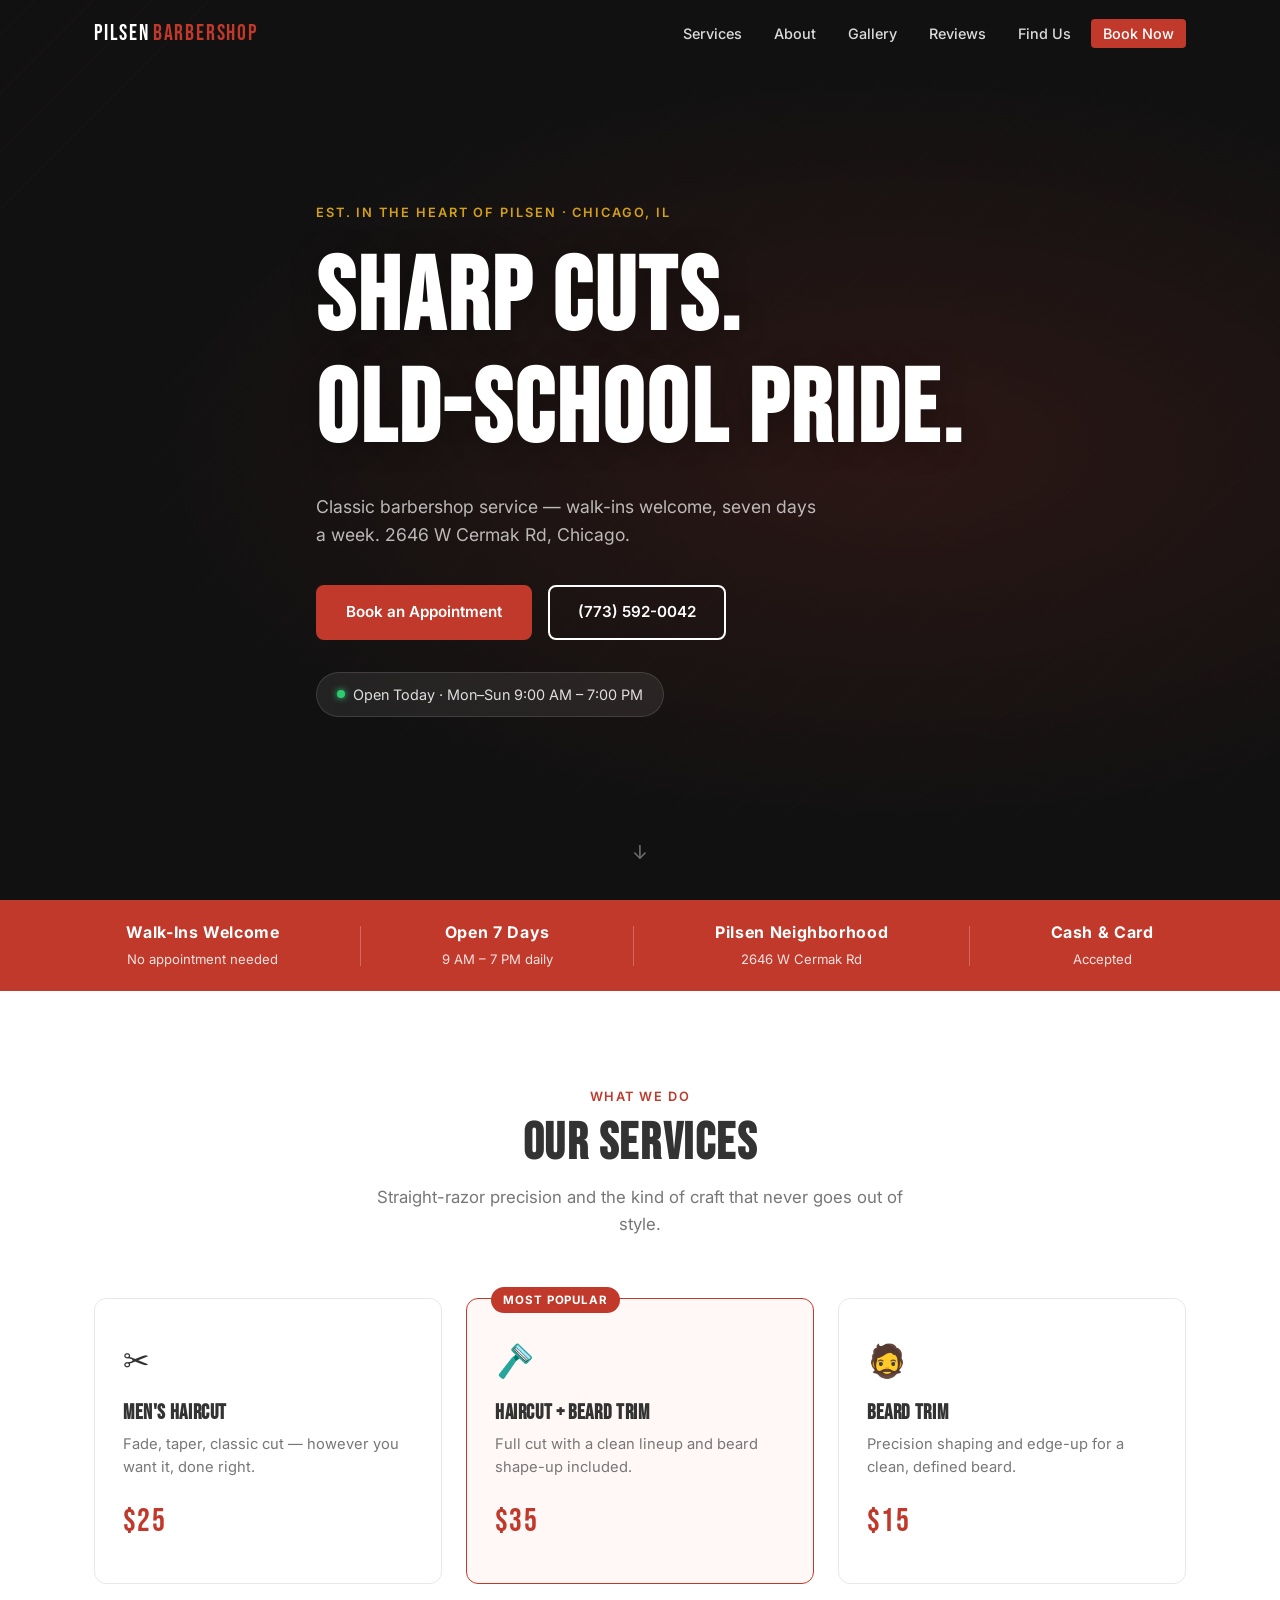
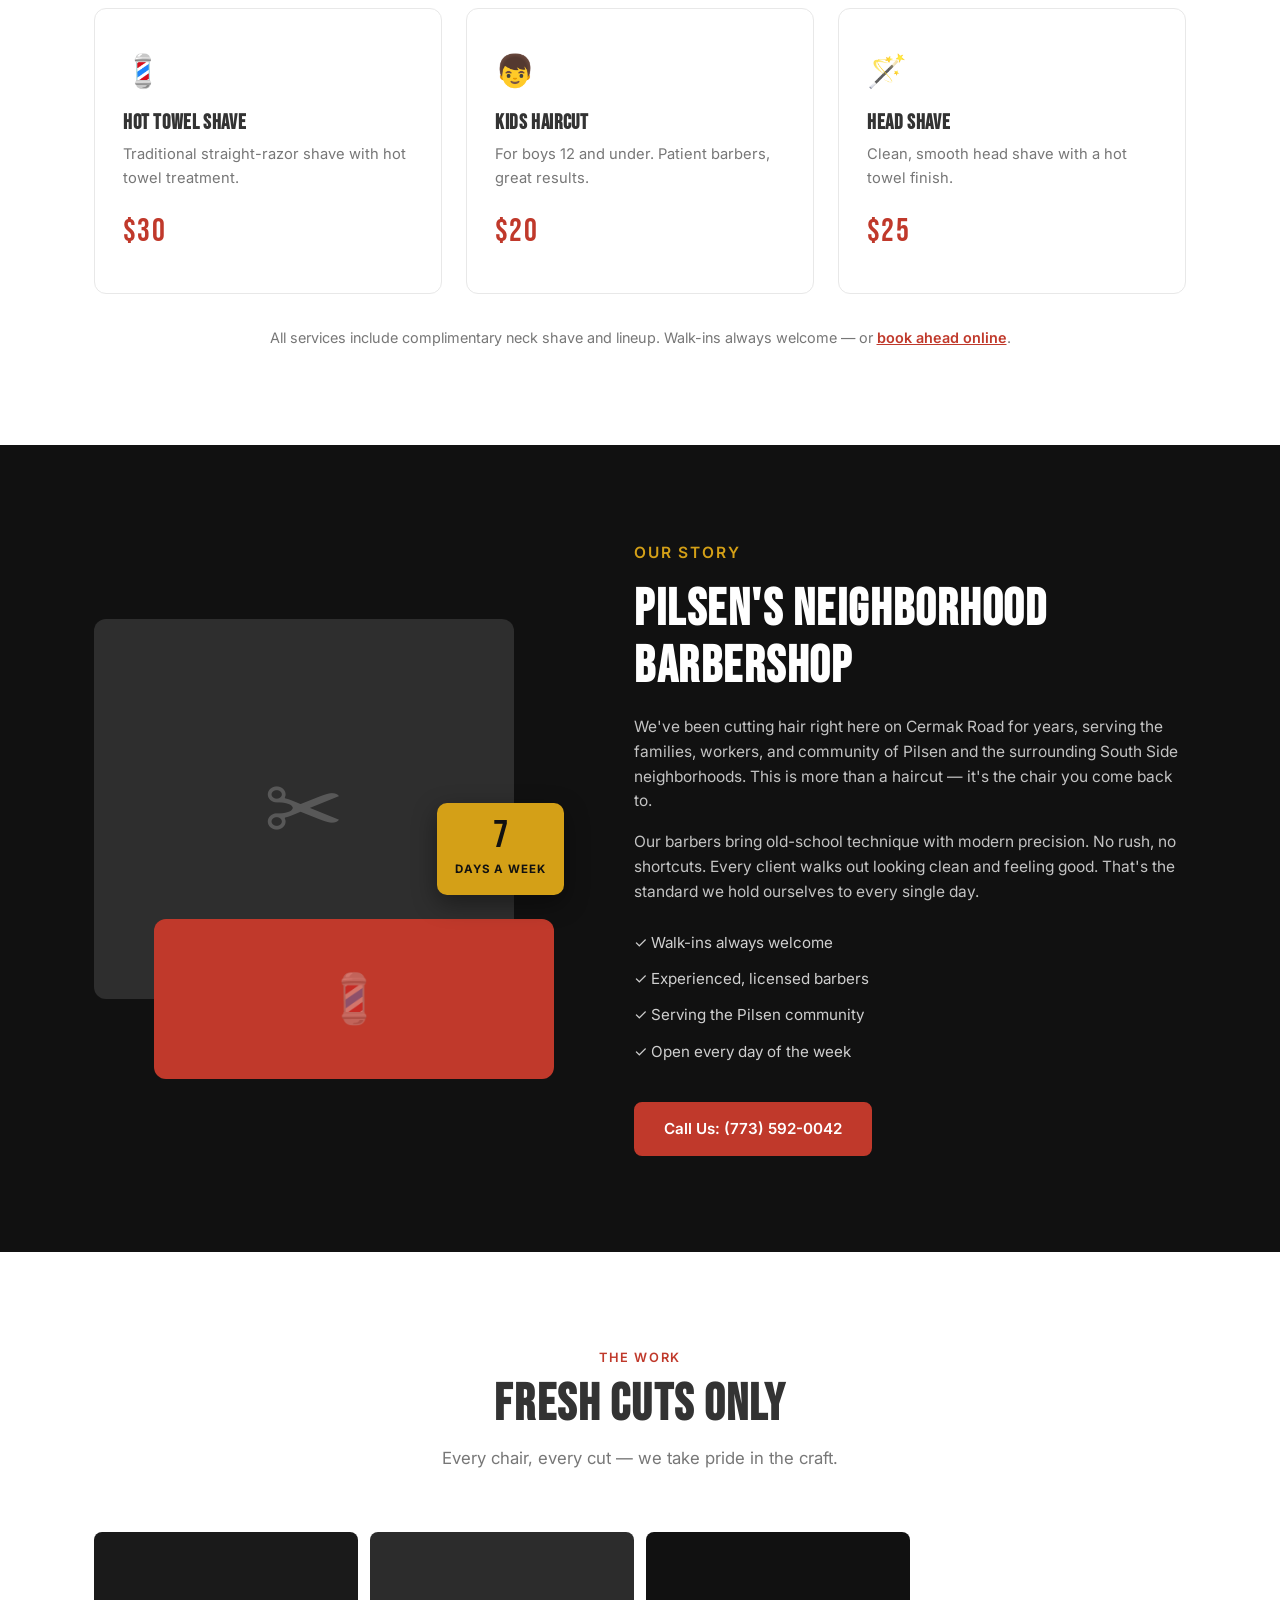
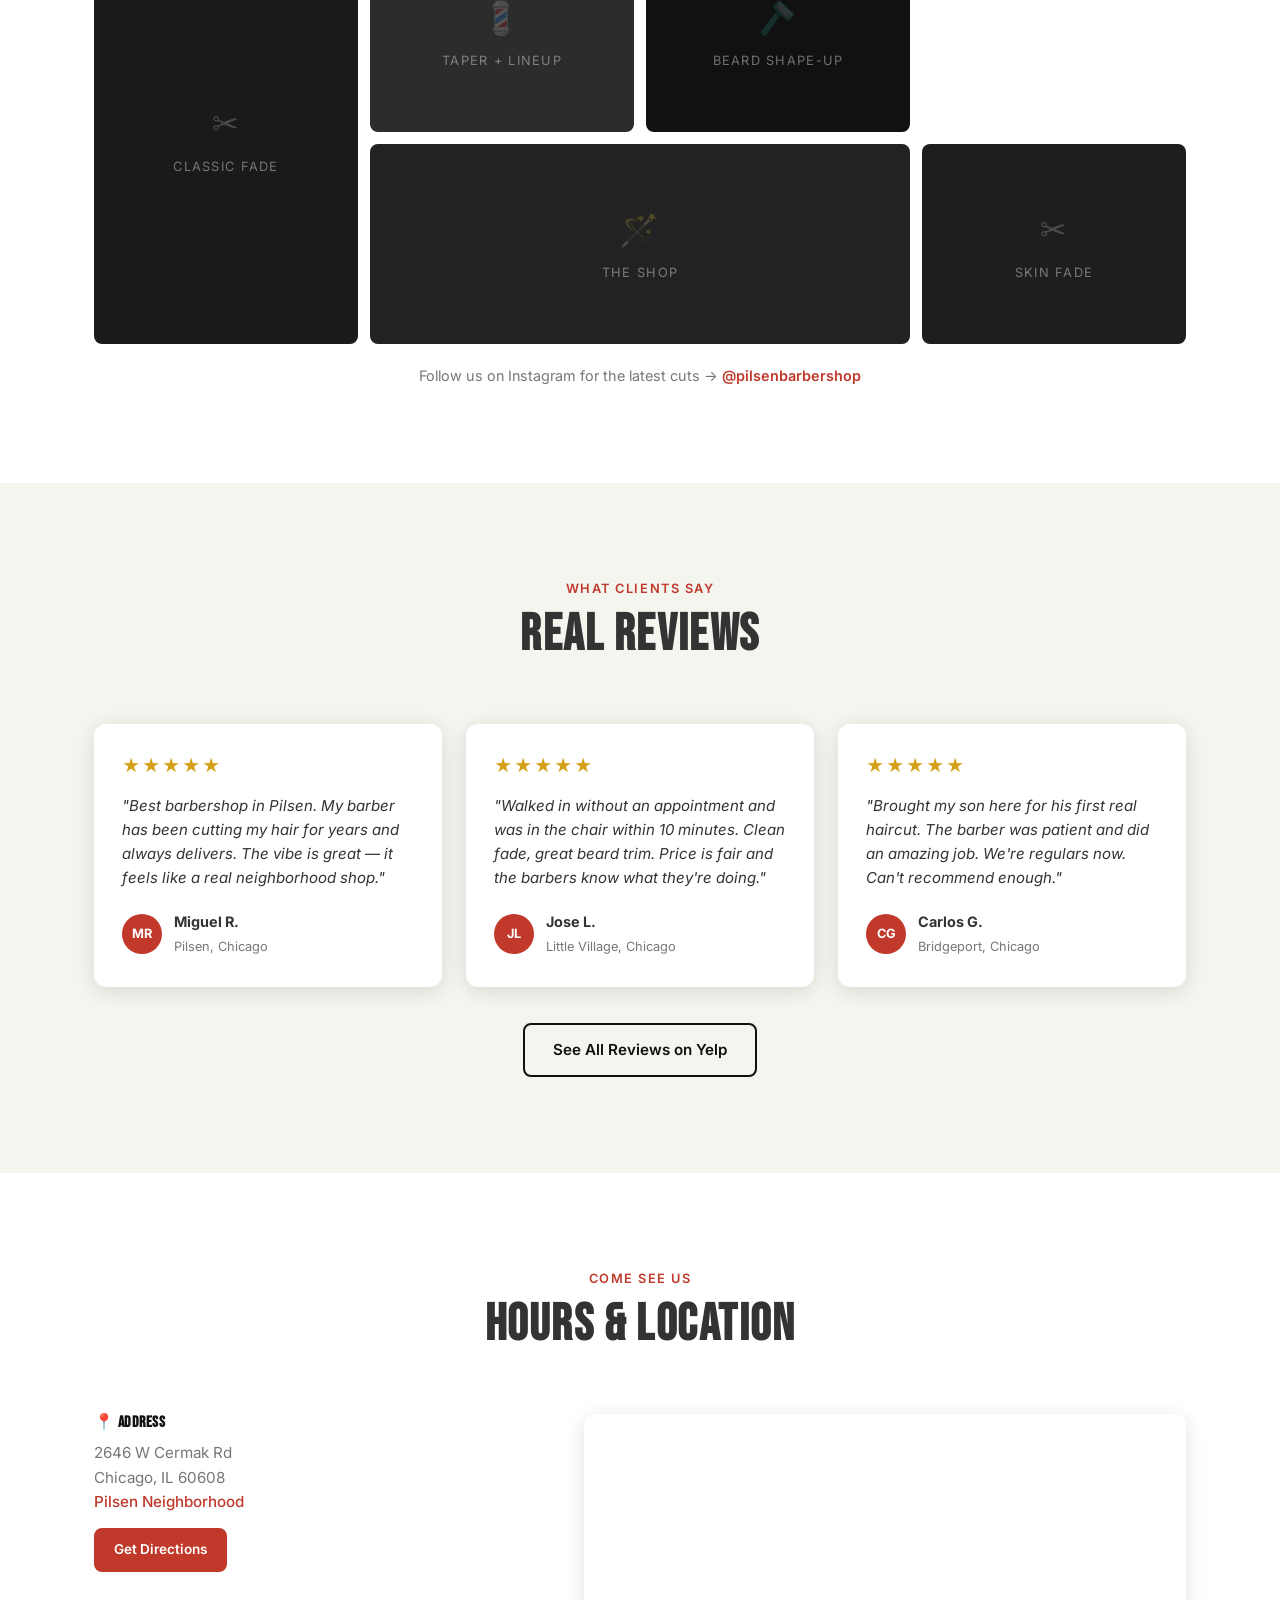
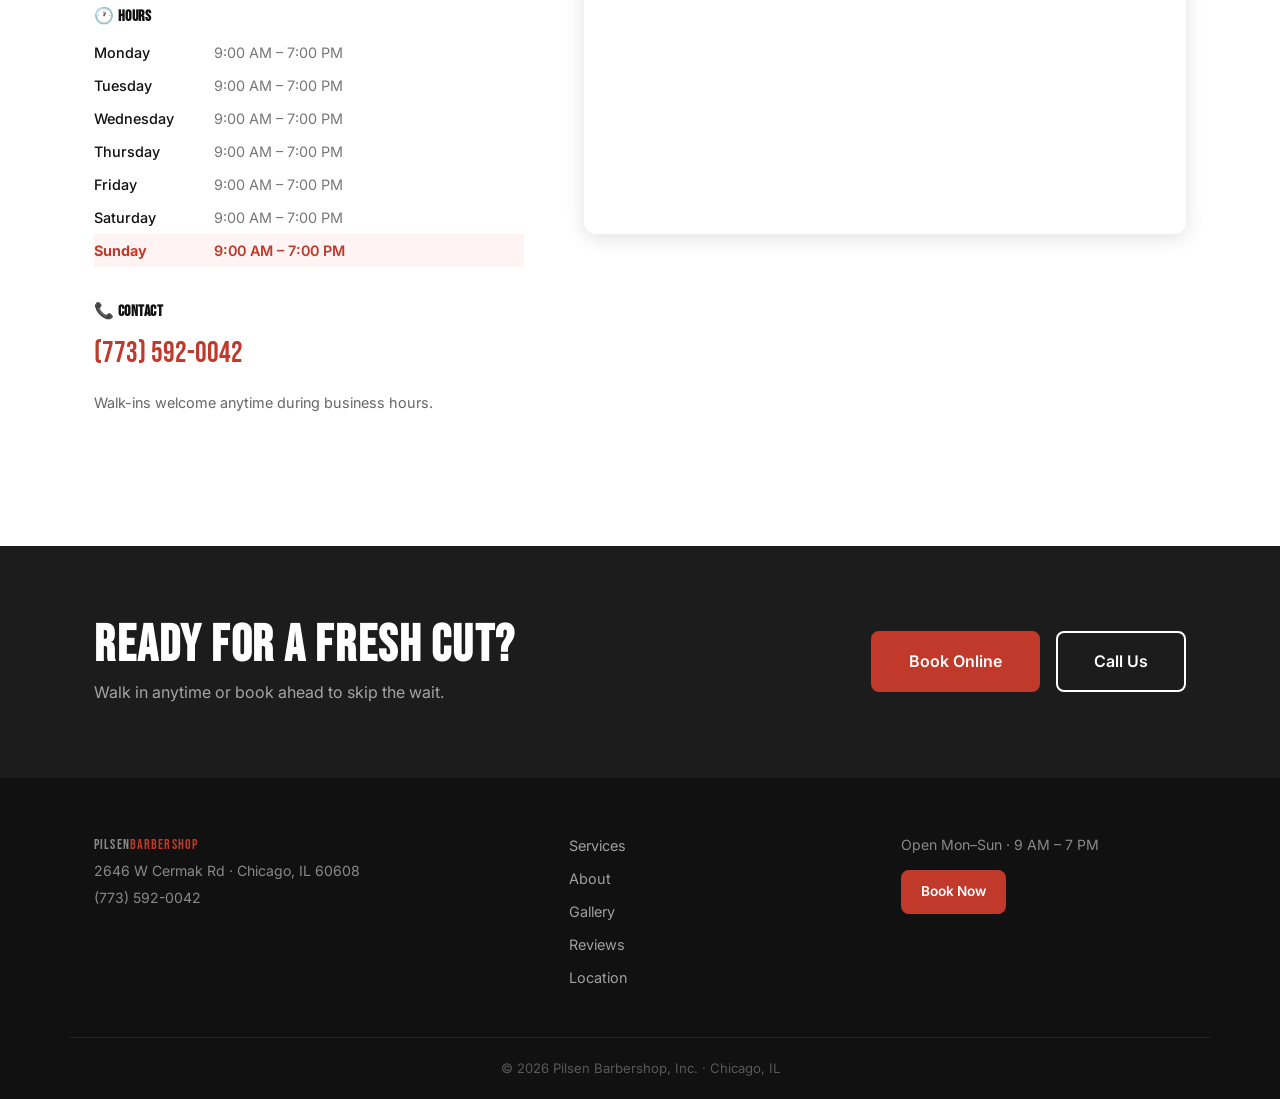
==== index.html @ 42d9d94a "Deploy Pilsen Barbershop website to GitHub Pages" ====
<!DOCTYPE html>
<html lang="en">
<head>
  <meta charset="UTF-8" />
  <meta name="viewport" content="width=device-width, initial-scale=1.0" />
  <meta name="description" content="Pilsen Barbershop — Classic cuts, hot shaves, and old-school service in the heart of Pilsen, Chicago. Open 7 days a week." />
  <title>Pilsen Barbershop | Classic Cuts in Chicago's Pilsen Neighborhood</title>
  <link rel="preconnect" href="https://fonts.googleapis.com" />
  <link href="https://fonts.googleapis.com/css2?family=Bebas+Neue&family=Inter:wght@400;500;600&display=swap" rel="stylesheet" />
  <link rel="stylesheet" href="style.css" />
</head>
<body>

<!-- ── NAV ──────────────────────────────────────────────────────────────── -->
<header id="header">
  <nav class="nav container">
    <a href="#" class="nav-logo">PILSEN<span>BARBERSHOP</span></a>
    <button class="nav-toggle" aria-label="Open menu" onclick="toggleMenu()">☰</button>
    <ul class="nav-links" id="navLinks">
      <li><a href="#services" onclick="closeMenu()">Services</a></li>
      <li><a href="#about"    onclick="closeMenu()">About</a></li>
      <li><a href="#gallery"  onclick="closeMenu()">Gallery</a></li>
      <li><a href="#reviews"  onclick="closeMenu()">Reviews</a></li>
      <li><a href="#contact"  onclick="closeMenu()">Find Us</a></li>
      <li><a href="https://www.fresha.com/lvp/pilsen-barbershop-inc-west-cermak-road-chicago-wXRKAo"
             target="_blank" class="btn-nav" onclick="closeMenu()">Book Now</a></li>
    </ul>
  </nav>
</header>

<!-- ── HERO ─────────────────────────────────────────────────────────────── -->
<section class="hero" id="home">
  <div class="hero-overlay"></div>
  <div class="hero-content container">
    <p class="hero-tag">Est. in the Heart of Pilsen · Chicago, IL</p>
    <h1>Sharp Cuts.<br>Old-School Pride.</h1>
    <p class="hero-sub">
      Classic barbershop service — walk-ins welcome, seven days a week.
      2646 W Cermak Rd, Chicago.
    </p>
    <div class="hero-ctas">
      <a href="https://www.fresha.com/lvp/pilsen-barbershop-inc-west-cermak-road-chicago-wXRKAo"
         target="_blank" class="btn btn-primary">Book an Appointment</a>
      <a href="tel:+17735920042" class="btn btn-outline">(773) 592-0042</a>
    </div>
    <div class="hero-hours">
      <span class="dot green"></span> Open Today · Mon–Sun 9:00 AM – 7:00 PM
    </div>
  </div>
  <div class="hero-scroll" onclick="document.getElementById('services').scrollIntoView({behavior:'smooth'})">
    <span>↓</span>
  </div>
</section>

<!-- ── STRIP ─────────────────────────────────────────────────────────────── -->
<div class="strip">
  <div class="container strip-inner">
    <div class="strip-item"><strong>Walk-Ins Welcome</strong><span>No appointment needed</span></div>
    <div class="strip-divider"></div>
    <div class="strip-item"><strong>Open 7 Days</strong><span>9 AM – 7 PM daily</span></div>
    <div class="strip-divider"></div>
    <div class="strip-item"><strong>Pilsen Neighborhood</strong><span>2646 W Cermak Rd</span></div>
    <div class="strip-divider"></div>
    <div class="strip-item"><strong>Cash &amp; Card</strong><span>Accepted</span></div>
  </div>
</div>

<!-- ── SERVICES ──────────────────────────────────────────────────────────── -->
<section class="section" id="services">
  <div class="container">
    <div class="section-header">
      <p class="section-tag">What We Do</p>
      <h2>Our Services</h2>
      <p class="section-sub">Straight-razor precision and the kind of craft that never goes out of style.</p>
    </div>

    <div class="services-grid">
      <div class="service-card">
        <div class="service-icon">✂</div>
        <h3>Men's Haircut</h3>
        <p>Fade, taper, classic cut — however you want it, done right.</p>
        <div class="service-price">$25</div>
      </div>
      <div class="service-card featured">
        <div class="service-badge">Most Popular</div>
        <div class="service-icon">🪒</div>
        <h3>Haircut + Beard Trim</h3>
        <p>Full cut with a clean lineup and beard shape-up included.</p>
        <div class="service-price">$35</div>
      </div>
      <div class="service-card">
        <div class="service-icon">🧔</div>
        <h3>Beard Trim</h3>
        <p>Precision shaping and edge-up for a clean, defined beard.</p>
        <div class="service-price">$15</div>
      </div>
      <div class="service-card">
        <div class="service-icon">💈</div>
        <h3>Hot Towel Shave</h3>
        <p>Traditional straight-razor shave with hot towel treatment.</p>
        <div class="service-price">$30</div>
      </div>
      <div class="service-card">
        <div class="service-icon">👦</div>
        <h3>Kids Haircut</h3>
        <p>For boys 12 and under. Patient barbers, great results.</p>
        <div class="service-price">$20</div>
      </div>
      <div class="service-card">
        <div class="service-icon">🪄</div>
        <h3>Head Shave</h3>
        <p>Clean, smooth head shave with a hot towel finish.</p>
        <div class="service-price">$25</div>
      </div>
    </div>

    <p class="services-note">All services include complimentary neck shave and lineup. Walk-ins always welcome — or <a href="https://www.fresha.com/lvp/pilsen-barbershop-inc-west-cermak-road-chicago-wXRKAo" target="_blank">book ahead online</a>.</p>
  </div>
</section>

<!-- ── ABOUT ─────────────────────────────────────────────────────────────── -->
<section class="section section-dark" id="about">
  <div class="container about-layout">
    <div class="about-visual">
      <div class="about-img-wrap">
        <div class="about-img-block top"></div>
        <div class="about-img-block bottom"></div>
        <div class="about-badge-float">
          <span class="badge-num">7</span>
          <span class="badge-text">Days a Week</span>
        </div>
      </div>
    </div>
    <div class="about-text">
      <p class="section-tag">Our Story</p>
      <h2>Pilsen's Neighborhood Barbershop</h2>
      <p>
        We've been cutting hair right here on Cermak Road for years, serving the families,
        workers, and community of Pilsen and the surrounding South Side neighborhoods.
        This is more than a haircut — it's the chair you come back to.
      </p>
      <p>
        Our barbers bring old-school technique with modern precision. No rush, no shortcuts.
        Every client walks out looking clean and feeling good. That's the standard we hold
        ourselves to every single day.
      </p>
      <ul class="about-list">
        <li>✓ Walk-ins always welcome</li>
        <li>✓ Experienced, licensed barbers</li>
        <li>✓ Serving the Pilsen community</li>
        <li>✓ Open every day of the week</li>
      </ul>
      <a href="tel:+17735920042" class="btn btn-primary">Call Us: (773) 592-0042</a>
    </div>
  </div>
</section>

<!-- ── GALLERY ────────────────────────────────────────────────────────────── -->
<section class="section" id="gallery">
  <div class="container">
    <div class="section-header">
      <p class="section-tag">The Work</p>
      <h2>Fresh Cuts Only</h2>
      <p class="section-sub">Every chair, every cut — we take pride in the craft.</p>
    </div>
    <div class="gallery-grid">
      <div class="gallery-item g-tall" style="background-color:#1a1a1a">
        <div class="gallery-placeholder">
          <span class="gallery-icon">✂</span>
          <span>Classic Fade</span>
        </div>
      </div>
      <div class="gallery-item" style="background-color:#2c2c2c">
        <div class="gallery-placeholder">
          <span class="gallery-icon">💈</span>
          <span>Taper + Lineup</span>
        </div>
      </div>
      <div class="gallery-item" style="background-color:#111">
        <div class="gallery-placeholder">
          <span class="gallery-icon">🪒</span>
          <span>Beard Shape-Up</span>
        </div>
      </div>
      <div class="gallery-item g-wide" style="background-color:#222">
        <div class="gallery-placeholder">
          <span class="gallery-icon">🪄</span>
          <span>The Shop</span>
        </div>
      </div>
      <div class="gallery-item" style="background-color:#1e1e1e">
        <div class="gallery-placeholder">
          <span class="gallery-icon">✂</span>
          <span>Skin Fade</span>
        </div>
      </div>
    </div>
    <p class="gallery-note">Follow us on Instagram for the latest cuts →
      <a href="https://instagram.com" target="_blank">@pilsenbarbershop</a>
    </p>
  </div>
</section>

<!-- ── REVIEWS ────────────────────────────────────────────────────────────── -->
<section class="section section-accent" id="reviews">
  <div class="container">
    <div class="section-header">
      <p class="section-tag">What Clients Say</p>
      <h2>Real Reviews</h2>
    </div>
    <div class="reviews-grid">
      <div class="review-card">
        <div class="review-stars">★★★★★</div>
        <p>"Best barbershop in Pilsen. My barber has been cutting my hair for years and always
        delivers. The vibe is great — it feels like a real neighborhood shop."</p>
        <div class="review-author">
          <div class="review-avatar">MR</div>
          <div><strong>Miguel R.</strong><span>Pilsen, Chicago</span></div>
        </div>
      </div>
      <div class="review-card">
        <div class="review-stars">★★★★★</div>
        <p>"Walked in without an appointment and was in the chair within 10 minutes. Clean fade,
        great beard trim. Price is fair and the barbers know what they're doing."</p>
        <div class="review-author">
          <div class="review-avatar">JL</div>
          <div><strong>Jose L.</strong><span>Little Village, Chicago</span></div>
        </div>
      </div>
      <div class="review-card">
        <div class="review-stars">★★★★★</div>
        <p>"Brought my son here for his first real haircut. The barber was patient and did an
        amazing job. We're regulars now. Can't recommend enough."</p>
        <div class="review-author">
          <div class="review-avatar">CG</div>
          <div><strong>Carlos G.</strong><span>Bridgeport, Chicago</span></div>
        </div>
      </div>
    </div>
    <div class="review-cta">
      <a href="https://www.yelp.com/biz/pilsen-barbershop-inc-chicago" target="_blank" class="btn btn-outline-dark">See All Reviews on Yelp</a>
    </div>
  </div>
</section>

<!-- ── CONTACT ────────────────────────────────────────────────────────────── -->
<section class="section" id="contact">
  <div class="container">
    <div class="section-header">
      <p class="section-tag">Come See Us</p>
      <h2>Hours &amp; Location</h2>
    </div>
    <div class="contact-layout">
      <div class="contact-info">
        <div class="info-block">
          <h3>📍 Address</h3>
          <p>2646 W Cermak Rd<br>Chicago, IL 60608<br><em>Pilsen Neighborhood</em></p>
          <a href="https://maps.google.com/?q=2646+W+Cermak+Rd+Chicago+IL+60608" target="_blank" class="btn btn-sm btn-primary">Get Directions</a>
        </div>
        <div class="info-block">
          <h3>🕐 Hours</h3>
          <table class="hours-table">
            <tr><td>Monday</td><td>9:00 AM – 7:00 PM</td></tr>
            <tr><td>Tuesday</td><td>9:00 AM – 7:00 PM</td></tr>
            <tr><td>Wednesday</td><td>9:00 AM – 7:00 PM</td></tr>
            <tr><td>Thursday</td><td>9:00 AM – 7:00 PM</td></tr>
            <tr><td>Friday</td><td>9:00 AM – 7:00 PM</td></tr>
            <tr><td>Saturday</td><td>9:00 AM – 7:00 PM</td></tr>
            <tr><td>Sunday</td><td>9:00 AM – 7:00 PM</td></tr>
          </table>
        </div>
        <div class="info-block">
          <h3>📞 Contact</h3>
          <p><a href="tel:+17735920042" class="contact-phone">(773) 592-0042</a></p>
          <p style="color:#666;font-size:.9rem">Walk-ins welcome anytime during business hours.</p>
        </div>
      </div>
      <div class="contact-map">
        <iframe
          src="https://www.google.com/maps/embed?pb=!1m18!1m12!1m3!1d2972.0!2d-87.6924!3d41.8494!2m3!1f0!2f0!3f0!3m2!1i1024!2i768!4f13.1!3m3!1m2!1s0x880e2ce0f0c0c0c1%3A0x1!2s2646+W+Cermak+Rd%2C+Chicago%2C+IL+60608!5e0!3m2!1sen!2sus!4v1620000000000!5m2!1sen!2sus"
          width="100%" height="100%" style="border:0;" allowfullscreen="" loading="lazy"
          referrerpolicy="no-referrer-when-downgrade" title="Pilsen Barbershop location map">
        </iframe>
      </div>
    </div>
  </div>
</section>

<!-- ── BOOKING CTA ────────────────────────────────────────────────────────── -->
<section class="booking-cta">
  <div class="container booking-cta-inner">
    <div>
      <h2>Ready for a Fresh Cut?</h2>
      <p>Walk in anytime or book ahead to skip the wait.</p>
    </div>
    <div class="booking-cta-actions">
      <a href="https://www.fresha.com/lvp/pilsen-barbershop-inc-west-cermak-road-chicago-wXRKAo"
         target="_blank" class="btn btn-primary btn-lg">Book Online</a>
      <a href="tel:+17735920042" class="btn btn-outline btn-lg">Call Us</a>
    </div>
  </div>
</section>

<!-- ── FOOTER ─────────────────────────────────────────────────────────────── -->
<footer class="footer">
  <div class="container footer-inner">
    <div class="footer-brand">
      <p class="footer-logo">PILSEN<span>BARBERSHOP</span></p>
      <p>2646 W Cermak Rd · Chicago, IL 60608</p>
      <p>(773) 592-0042</p>
    </div>
    <div class="footer-links">
      <a href="#services">Services</a>
      <a href="#about">About</a>
      <a href="#gallery">Gallery</a>
      <a href="#reviews">Reviews</a>
      <a href="#contact">Location</a>
    </div>
    <div class="footer-social">
      <p>Open Mon–Sun · 9 AM – 7 PM</p>
      <a href="https://www.fresha.com/lvp/pilsen-barbershop-inc-west-cermak-road-chicago-wXRKAo"
         target="_blank" class="btn btn-sm btn-primary">Book Now</a>
    </div>
  </div>
  <div class="footer-bottom">
    <p>© 2026 Pilsen Barbershop, Inc. · Chicago, IL</p>
  </div>
</footer>

<script src="script.js"></script>
</body>
</html>
---- style.css ----
/* ── RESET & BASE ─────────────────────────────────────────────────────────── */
*, *::before, *::after { box-sizing: border-box; margin: 0; padding: 0; }

:root {
  --red:    #c0392b;
  --red-dk: #a93226;
  --gold:   #d4a017;
  --dark:   #111111;
  --dark2:  #1c1c1c;
  --mid:    #2e2e2e;
  --light:  #f5f5f0;
  --white:  #ffffff;
  --text:   #333333;
  --muted:  #777777;
  --font-display: 'Bebas Neue', sans-serif;
  --font-body:    'Inter', system-ui, sans-serif;
  --radius: 8px;
  --shadow: 0 4px 20px rgba(0,0,0,.12);
}

html { scroll-behavior: smooth; }
body { font-family: var(--font-body); color: var(--text); background: var(--white); line-height: 1.6; }

.container { max-width: 1140px; margin: 0 auto; padding: 0 24px; }

img { max-width: 100%; display: block; }
a   { color: inherit; text-decoration: none; }

h1, h2, h3 { font-family: var(--font-display); letter-spacing: .03em; line-height: 1.1; }
h1 { font-size: clamp(3rem, 8vw, 6.5rem); }
h2 { font-size: clamp(2rem, 5vw, 3.2rem); }
h3 { font-size: 1.4rem; }

.section-tag {
  font-size: .8rem; font-weight: 600; letter-spacing: .12em;
  text-transform: uppercase; color: var(--red); margin-bottom: 8px;
}
.section-sub { color: var(--muted); font-size: 1.05rem; max-width: 560px; margin: 12px auto 0; }

.btn {
  display: inline-flex; align-items: center; justify-content: center;
  padding: 13px 28px; border-radius: var(--radius);
  font-family: var(--font-body); font-weight: 600; font-size: .95rem;
  cursor: pointer; transition: all .2s; border: 2px solid transparent;
  white-space: nowrap;
}
.btn-primary  { background: var(--red); color: var(--white); border-color: var(--red); }
.btn-primary:hover { background: var(--red-dk); border-color: var(--red-dk); transform: translateY(-1px); }
.btn-outline  { background: transparent; color: var(--white); border-color: var(--white); }
.btn-outline:hover { background: var(--white); color: var(--dark); }
.btn-outline-dark { background: transparent; color: var(--dark); border-color: var(--dark); }
.btn-outline-dark:hover { background: var(--dark); color: var(--white); }
.btn-lg { padding: 16px 36px; font-size: 1rem; }
.btn-sm { padding: 9px 18px; font-size: .85rem; }
.btn-nav {
  background: var(--red); color: var(--white) !important;
  padding: 9px 20px; border-radius: var(--radius); font-size: .9rem;
  font-weight: 600;
}
.btn-nav:hover { background: var(--red-dk); }

#header {
  position: fixed; top: 0; left: 0; right: 0; z-index: 100;
  background: transparent; transition: background .3s, box-shadow .3s;
}
#header.scrolled {
  background: var(--dark);
  box-shadow: 0 2px 20px rgba(0,0,0,.3);
}
.nav {
  display: flex; align-items: center; justify-content: space-between;
  height: 68px;
}
.nav-logo {
  font-family: var(--font-display); font-size: 1.4rem; letter-spacing: .08em;
  color: var(--white);
}
.nav-logo span { color: var(--red); margin-left: 3px; }

.nav-links {
  list-style: none; display: flex; align-items: center; gap: 8px;
}
.nav-links a {
  color: rgba(255,255,255,.85); font-size: .9rem; font-weight: 500;
  padding: 6px 12px; border-radius: 4px; transition: color .2s;
}
.nav-links a:hover { color: var(--white); }

.nav-toggle {
  display: none; background: none; border: none; color: var(--white);
  font-size: 1.6rem; cursor: pointer; padding: 4px;
}

.hero {
  position: relative; min-height: 100vh;
  display: flex; align-items: center;
  background: var(--dark);
  overflow: hidden;
}
.hero::before {
  content: '';
  position: absolute; inset: 0;
  background:
    repeating-linear-gradient(
      -45deg,
      transparent,
      transparent 40px,
      rgba(192,57,43,.04) 40px,
      rgba(192,57,43,.04) 41px
    );
}
.hero-overlay {
  position: absolute; inset: 0;
  background: radial-gradient(ellipse at 70% 50%, rgba(192,57,43,.15) 0%, transparent 60%);
}
.hero-content {
  position: relative; z-index: 2;
  padding-top: 100px; padding-bottom: 80px;
}
.hero-tag {
  font-size: .8rem; letter-spacing: .15em; text-transform: uppercase;
  color: var(--gold); margin-bottom: 20px; font-weight: 600;
}
.hero h1 { color: var(--white); margin-bottom: 24px; }
.hero h1 { text-shadow: 0 2px 30px rgba(0,0,0,.3); }
.hero-sub { color: rgba(255,255,255,.7); font-size: 1.1rem; max-width: 500px; margin-bottom: 36px; }
.hero-ctas { display: flex; gap: 16px; flex-wrap: wrap; margin-bottom: 32px; }
.hero-hours {
  display: inline-flex; align-items: center; gap: 8px;
  background: rgba(255,255,255,.08); backdrop-filter: blur(8px);
  padding: 10px 20px; border-radius: 50px;
  color: rgba(255,255,255,.85); font-size: .9rem;
  border: 1px solid rgba(255,255,255,.12);
}
.dot { width: 8px; height: 8px; border-radius: 50%; display: inline-block; }
.dot.green { background: #2ecc71; box-shadow: 0 0 6px #2ecc71; animation: pulse 2s infinite; }
@keyframes pulse { 0%,100%{opacity:1} 50%{opacity:.5} }

.hero-scroll {
  position: absolute; bottom: 32px; left: 50%; transform: translateX(-50%);
  color: rgba(255,255,255,.4); font-size: 1.2rem; cursor: pointer;
  animation: bounce 2s infinite;
}
@keyframes bounce { 0%,100%{transform:translateX(-50%) translateY(0)} 50%{transform:translateX(-50%) translateY(6px)} }

.strip { background: var(--red); padding: 20px 0; }
.strip-inner {
  display: flex; align-items: center; justify-content: space-around;
  flex-wrap: wrap; gap: 16px;
}
.strip-item { text-align: center; color: var(--white); }
.strip-item strong { display: block; font-size: 1rem; letter-spacing: .04em; }
.strip-item span { font-size: .82rem; opacity: .85; }
.strip-divider { width: 1px; height: 40px; background: rgba(255,255,255,.25); }

.section { padding: 96px 0; }
.section-dark { background: var(--dark); color: var(--white); }
.section-dark .section-tag { color: var(--gold); }
.section-accent { background: var(--light); }
.section-header { text-align: center; margin-bottom: 60px; }

.services-grid {
  display: grid;
  grid-template-columns: repeat(auto-fit, minmax(280px, 1fr));
  gap: 24px;
  margin-bottom: 32px;
}
.service-card {
  border: 1px solid #e8e8e8; border-radius: 12px;
  padding: 36px 28px; position: relative;
  transition: box-shadow .2s, transform .2s;
  background: var(--white);
}
.service-card:hover { box-shadow: var(--shadow); transform: translateY(-3px); }
.service-card.featured { border-color: var(--red); background: #fff8f7; }
.service-badge {
  position: absolute; top: -12px; left: 24px;
  background: var(--red); color: var(--white);
  font-size: .72rem; font-weight: 700; letter-spacing: .08em;
  text-transform: uppercase; padding: 4px 12px; border-radius: 20px;
}
.service-icon { font-size: 2rem; margin-bottom: 16px; }
.service-card h3 { margin-bottom: 8px; font-size: 1.3rem; }
.service-card p { color: var(--muted); font-size: .92rem; }
.service-price {
  font-family: var(--font-display); font-size: 2rem; color: var(--red);
  margin-top: 16px; letter-spacing: .04em;
}
.services-note { text-align: center; color: var(--muted); font-size: .9rem; }
.services-note a { color: var(--red); font-weight: 600; text-decoration: underline; }

.about-layout {
  display: grid; grid-template-columns: 1fr 1.2fr; gap: 80px; align-items: center;
}
.about-img-wrap { position: relative; height: 460px; }
.about-img-block { position: absolute; border-radius: 12px; }
.about-img-block.top {
  top: 0; left: 0; right: 40px; bottom: 80px;
  background: var(--mid);
  display: flex; align-items: center; justify-content: center;
}
.about-img-block.top::after { content: '✂'; opacity: .2; font-size: 6rem; }
.about-img-block.bottom {
  bottom: 0; right: 0; left: 60px; top: 300px;
  background: var(--red);
  display: flex; align-items: center; justify-content: center;
}
.about-img-block.bottom::after { content: '💈'; opacity: .3; font-size: 3rem; }
.about-badge-float {
  position: absolute; top: 40%; right: -10px;
  background: var(--gold); border-radius: 10px;
  padding: 14px 18px; text-align: center;
  box-shadow: 0 8px 24px rgba(0,0,0,.4); z-index: 2;
}
.badge-num { display: block; font-family: var(--font-display); font-size: 2.4rem; color: var(--dark); line-height: 1; }
.badge-text { font-size: .72rem; font-weight: 700; text-transform: uppercase; letter-spacing: .08em; color: var(--dark); }

.about-text p { color: rgba(255,255,255,.75); margin-bottom: 16px; font-size: .97rem; }
.about-text h2 { color: var(--white); margin-bottom: 20px; }
.about-list { list-style: none; margin: 20px 0 32px; }
.about-list li { color: rgba(255,255,255,.8); padding: 6px 0; font-size: .95rem; }

.gallery-grid {
  display: grid;
  grid-template-columns: repeat(4, 1fr);
  grid-template-rows: 200px 200px;
  gap: 12px; margin-bottom: 20px;
}
.gallery-item {
  border-radius: 8px; overflow: hidden;
  display: flex; align-items: center; justify-content: center;
  transition: transform .2s, box-shadow .2s; cursor: pointer;
}
.gallery-item:hover { transform: scale(1.02); box-shadow: var(--shadow); }
.gallery-item.g-tall { grid-row: span 2; }
.gallery-item.g-wide { grid-column: span 2; }
.gallery-placeholder {
  display: flex; flex-direction: column; align-items: center; gap: 8px;
  color: rgba(255,255,255,.4); font-size: .8rem; text-transform: uppercase; letter-spacing: .1em;
}
.gallery-icon { font-size: 2rem; opacity: .5; }
.gallery-note { text-align: center; color: var(--muted); font-size: .9rem; }
.gallery-note a { color: var(--red); font-weight: 600; }

.reviews-grid {
  display: grid; grid-template-columns: repeat(auto-fit, minmax(300px, 1fr));
  gap: 24px; margin-bottom: 36px;
}
.review-card {
  background: var(--white); border-radius: 12px; padding: 28px;
  box-shadow: var(--shadow);
}
.review-stars { color: var(--gold); font-size: 1.1rem; margin-bottom: 14px; letter-spacing: 2px; }
.review-card p { color: var(--text); font-size: .94rem; margin-bottom: 20px; font-style: italic; }
.review-author { display: flex; align-items: center; gap: 12px; }
.review-avatar {
  width: 40px; height: 40px; border-radius: 50%;
  background: var(--red); color: var(--white);
  display: flex; align-items: center; justify-content: center;
  font-weight: 700; font-size: .8rem;
}
.review-author strong { display: block; font-size: .9rem; }
.review-author span { font-size: .8rem; color: var(--muted); }
.review-cta { text-align: center; }

.contact-layout {
  display: grid; grid-template-columns: 1fr 1.4fr; gap: 60px; align-items: start;
}
.info-block { margin-bottom: 36px; }
.info-block h3 { font-size: 1rem; margin-bottom: 10px; color: var(--dark); }
.info-block p { color: var(--muted); font-size: .95rem; margin-bottom: 14px; }
.info-block em { color: var(--red); font-style: normal; font-weight: 500; }
.hours-table { width: 100%; border-collapse: collapse; font-size: .9rem; }
.hours-table td { padding: 5px 0; color: var(--muted); }
.hours-table td:first-child { font-weight: 500; color: var(--dark); width: 120px; }
.contact-phone { font-family: var(--font-display); font-size: 1.8rem; color: var(--red); }
.contact-map { height: 420px; border-radius: 12px; overflow: hidden; box-shadow: var(--shadow); }

.booking-cta { background: var(--dark2); padding: 72px 0; }
.booking-cta-inner {
  display: flex; align-items: center; justify-content: space-between;
  gap: 32px; flex-wrap: wrap;
}
.booking-cta h2 { color: var(--white); }
.booking-cta p  { color: rgba(255,255,255,.6); margin-top: 6px; }
.booking-cta-actions { display: flex; gap: 16px; flex-wrap: wrap; }

.footer { background: var(--dark); padding: 56px 0 0; }
.footer-inner {
  display: grid; grid-template-columns: 1.5fr 1fr 1fr;
  gap: 48px; padding-bottom: 48px;
  border-bottom: 1px solid rgba(255,255,255,.08);
}
.footer-logo {
  font-family: var(--font-display); font-size: 1.6rem; color: var(--white);
  letter-spacing: .08em; margin-bottom: 12px;
}
.footer-logo span { color: var(--red); }
.footer-brand p { color: rgba(255,255,255,.5); font-size: .88rem; margin-bottom: 4px; }
.footer-links { display: flex; flex-direction: column; gap: 10px; }
.footer-links a { color: rgba(255,255,255,.6); font-size: .9rem; transition: color .2s; }
.footer-links a:hover { color: var(--white); }
.footer-social p { color: rgba(255,255,255,.5); font-size: .88rem; margin-bottom: 14px; }
.footer-bottom {
  text-align: center; padding: 20px;
  color: rgba(255,255,255,.3); font-size: .82rem;
}

@media (max-width: 900px) {
  .about-layout { grid-template-columns: 1fr; }
  .about-visual { display: none; }
  .contact-layout { grid-template-columns: 1fr; }
  .contact-map { height: 300px; }
  .footer-inner { grid-template-columns: 1fr 1fr; }
  .gallery-grid { grid-template-columns: 1fr 1fr; grid-template-rows: auto; }
  .gallery-item.g-tall { grid-row: span 1; }
  .gallery-item.g-wide { grid-column: span 2; }
}

@media (max-width: 640px) {
  .nav-toggle { display: block; }
  .nav-links {
    display: none; position: absolute; top: 68px; left: 0; right: 0;
    flex-direction: column; align-items: stretch;
    background: var(--dark); padding: 16px 24px 24px; gap: 4px;
    border-top: 1px solid rgba(255,255,255,.08);
  }
  .nav-links.open { display: flex; }
  .nav-links a { padding: 12px 4px; border-bottom: 1px solid rgba(255,255,255,.06); }
  .btn-nav { text-align: center; margin-top: 8px; }
  .strip-divider { display: none; }
  .strip-inner { justify-content: center; gap: 24px; }
  .hero-ctas { flex-direction: column; }
  .hero-ctas .btn { width: 100%; justify-content: center; }
  .booking-cta-inner { flex-direction: column; text-align: center; }
  .booking-cta-actions { justify-content: center; }
  .footer-inner { grid-template-columns: 1fr; gap: 32px; }
  .gallery-grid { grid-template-columns: 1fr; }
  .gallery-item.g-wide { grid-column: span 1; }
  .gallery-item { height: 160px; }
}
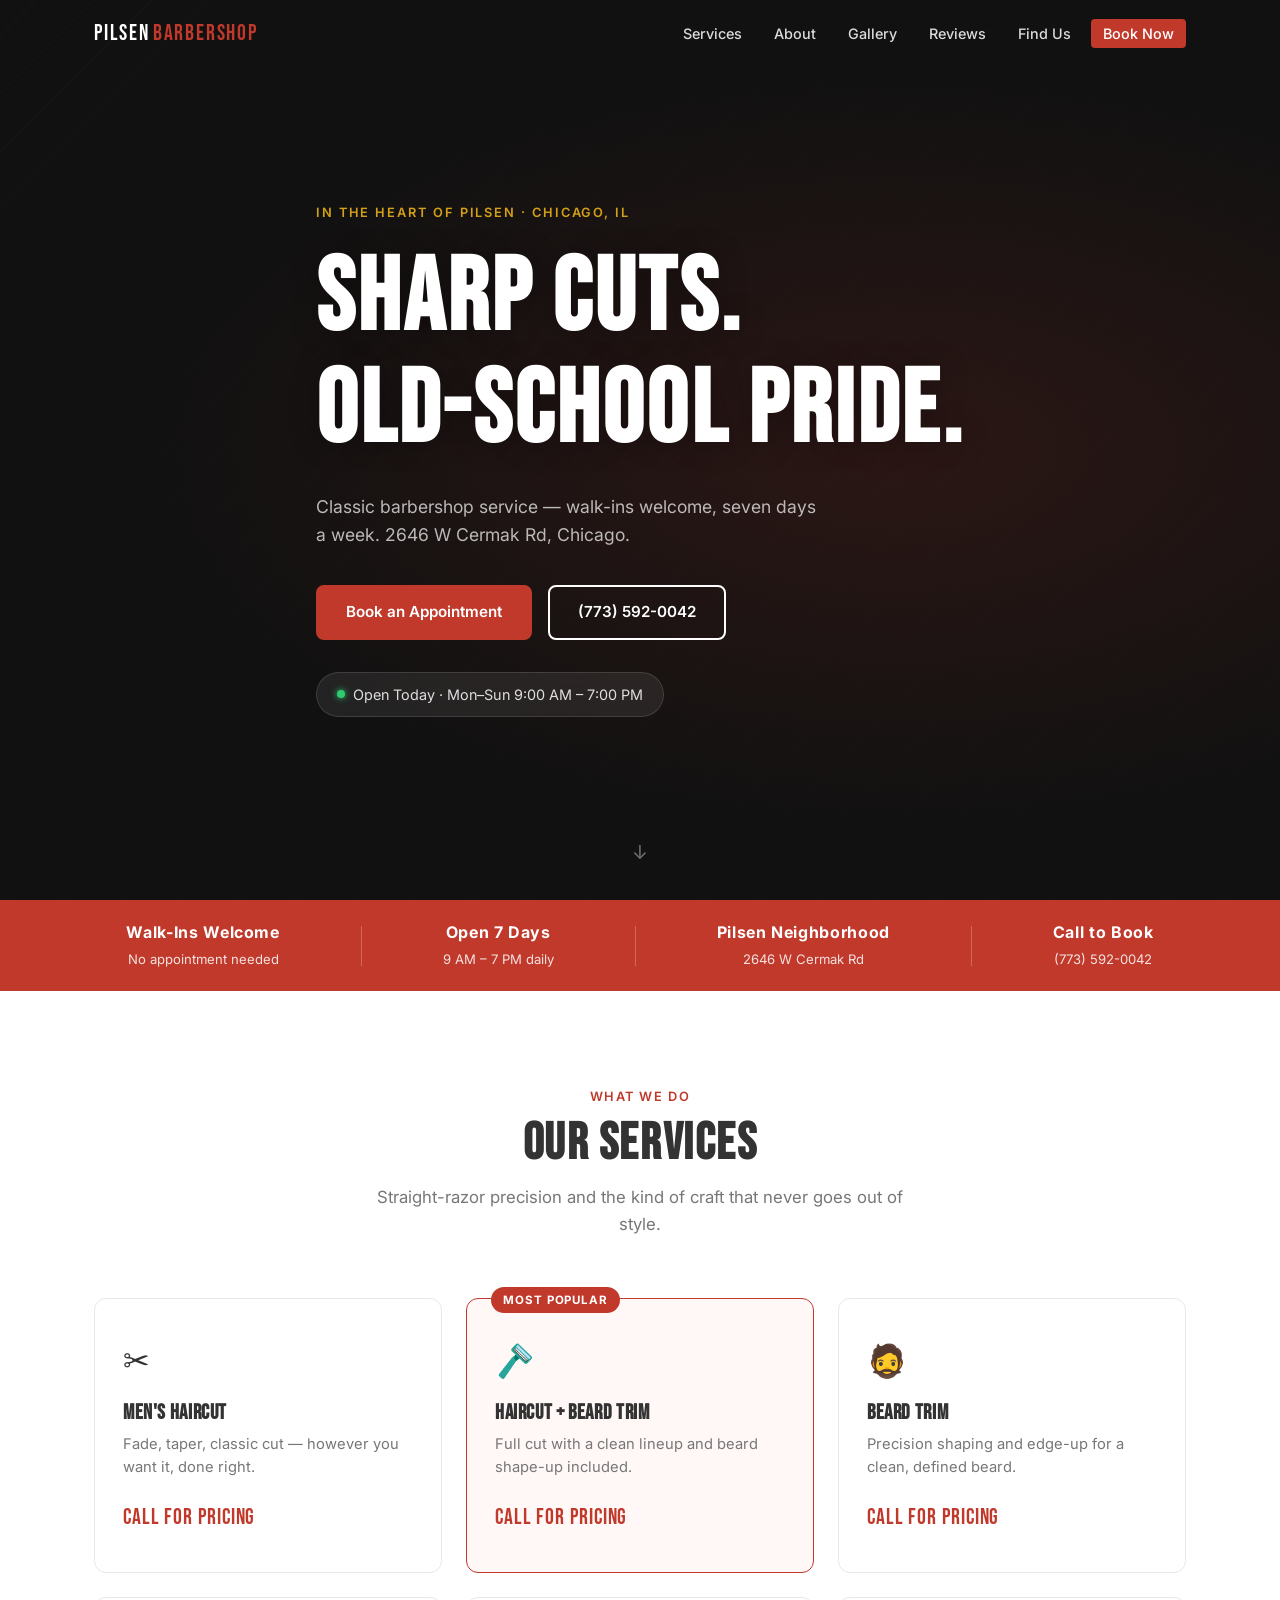
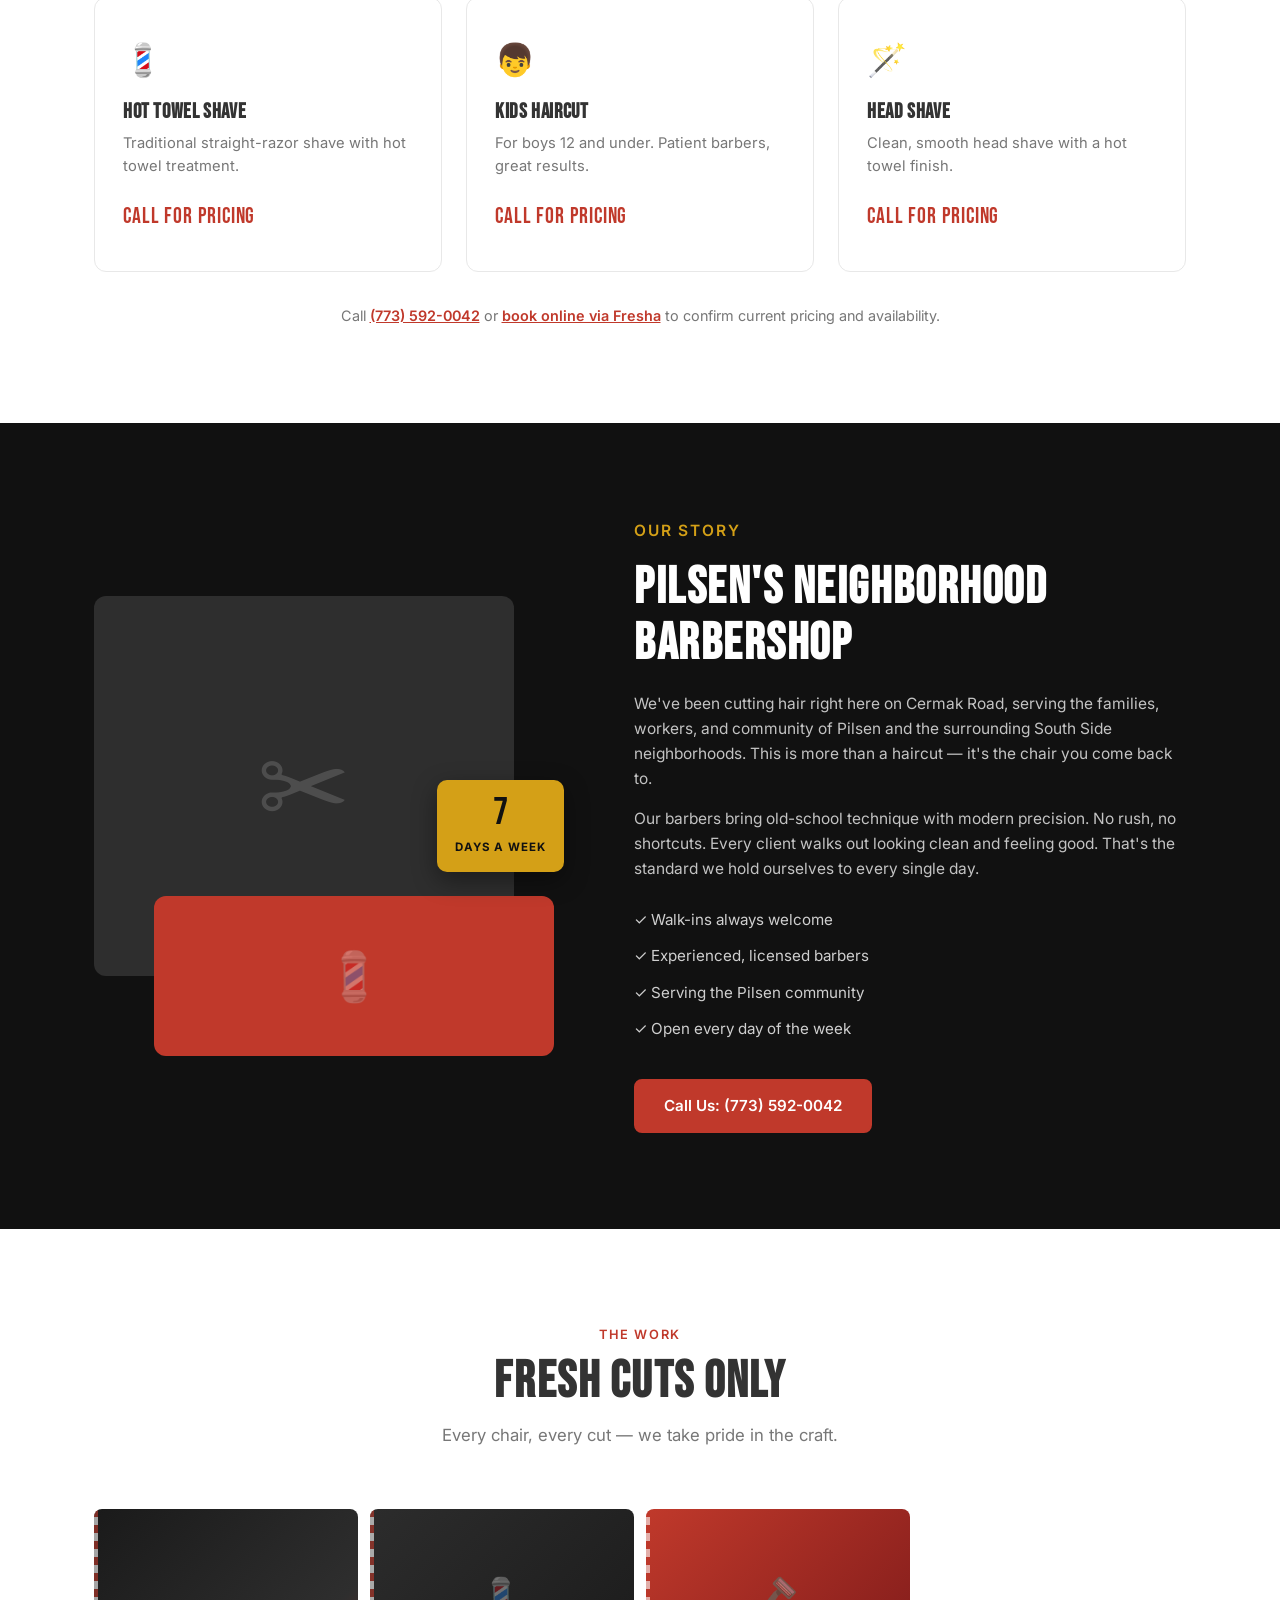
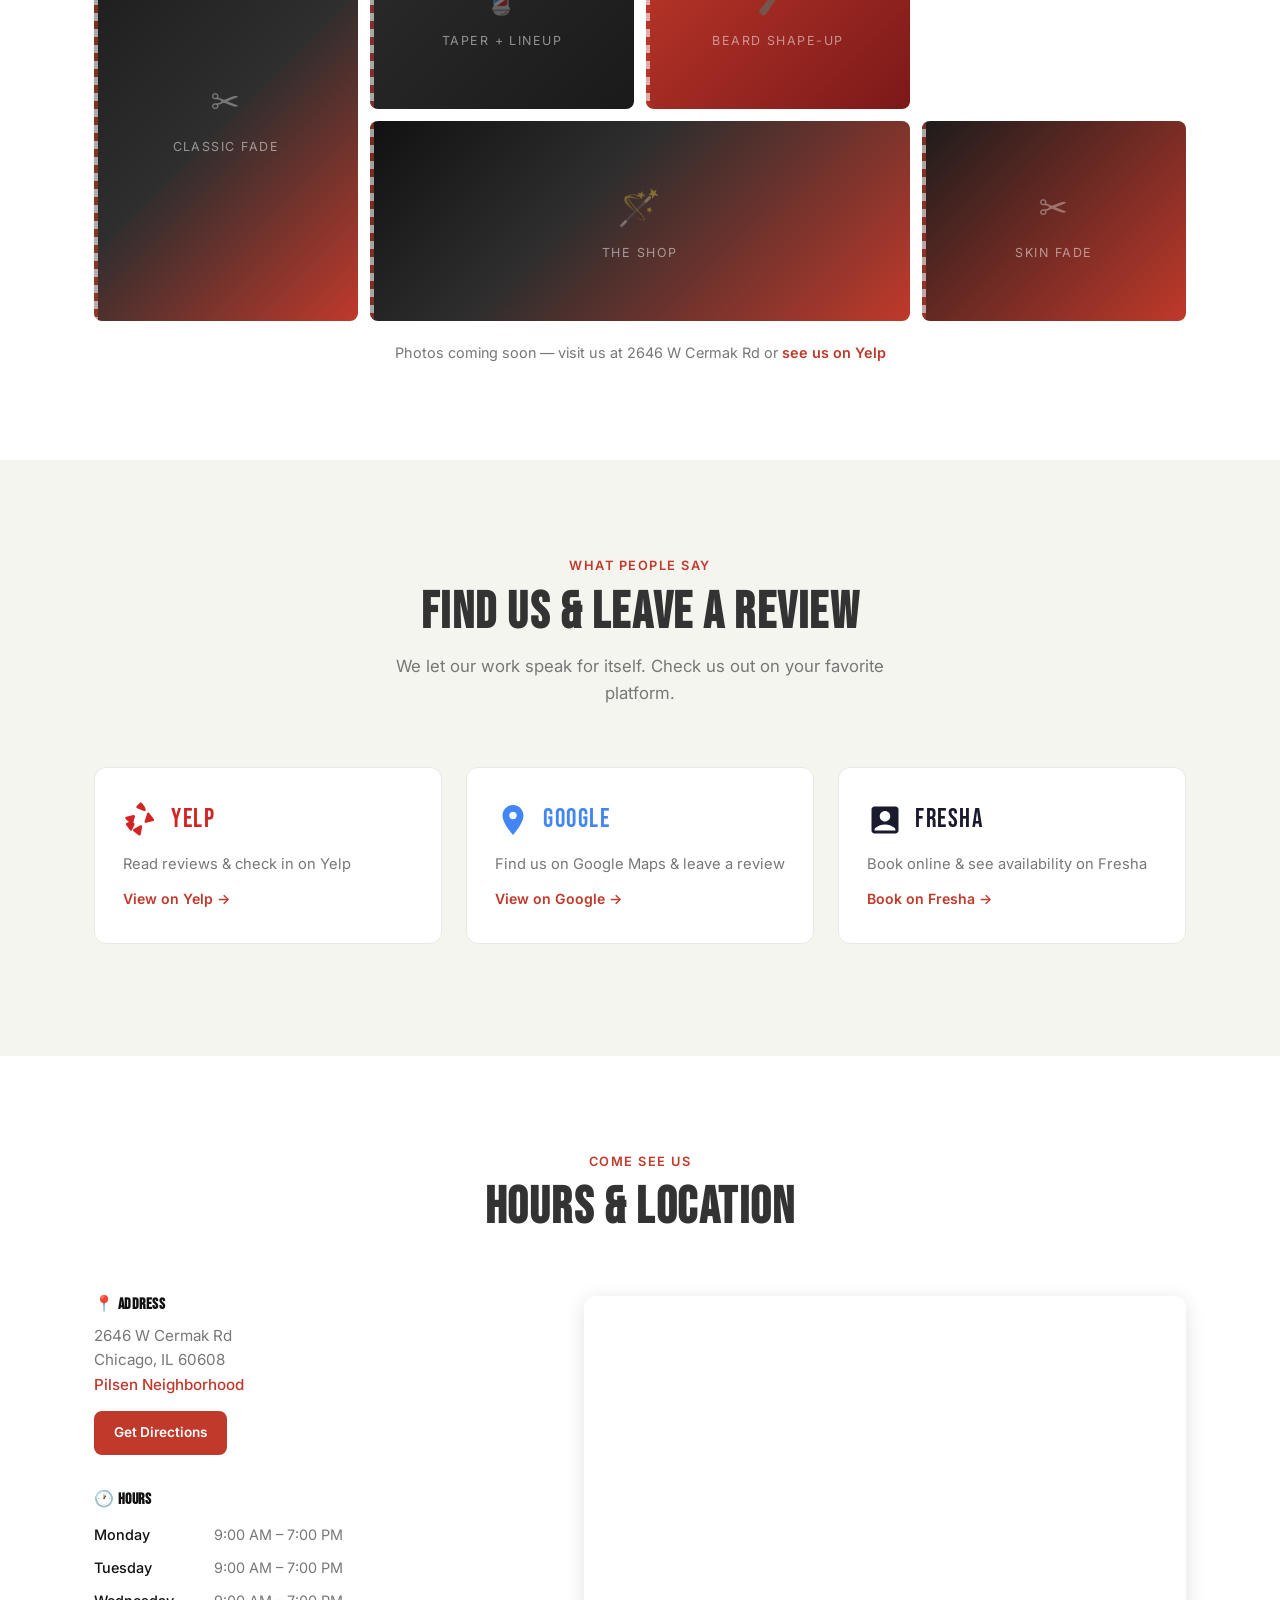
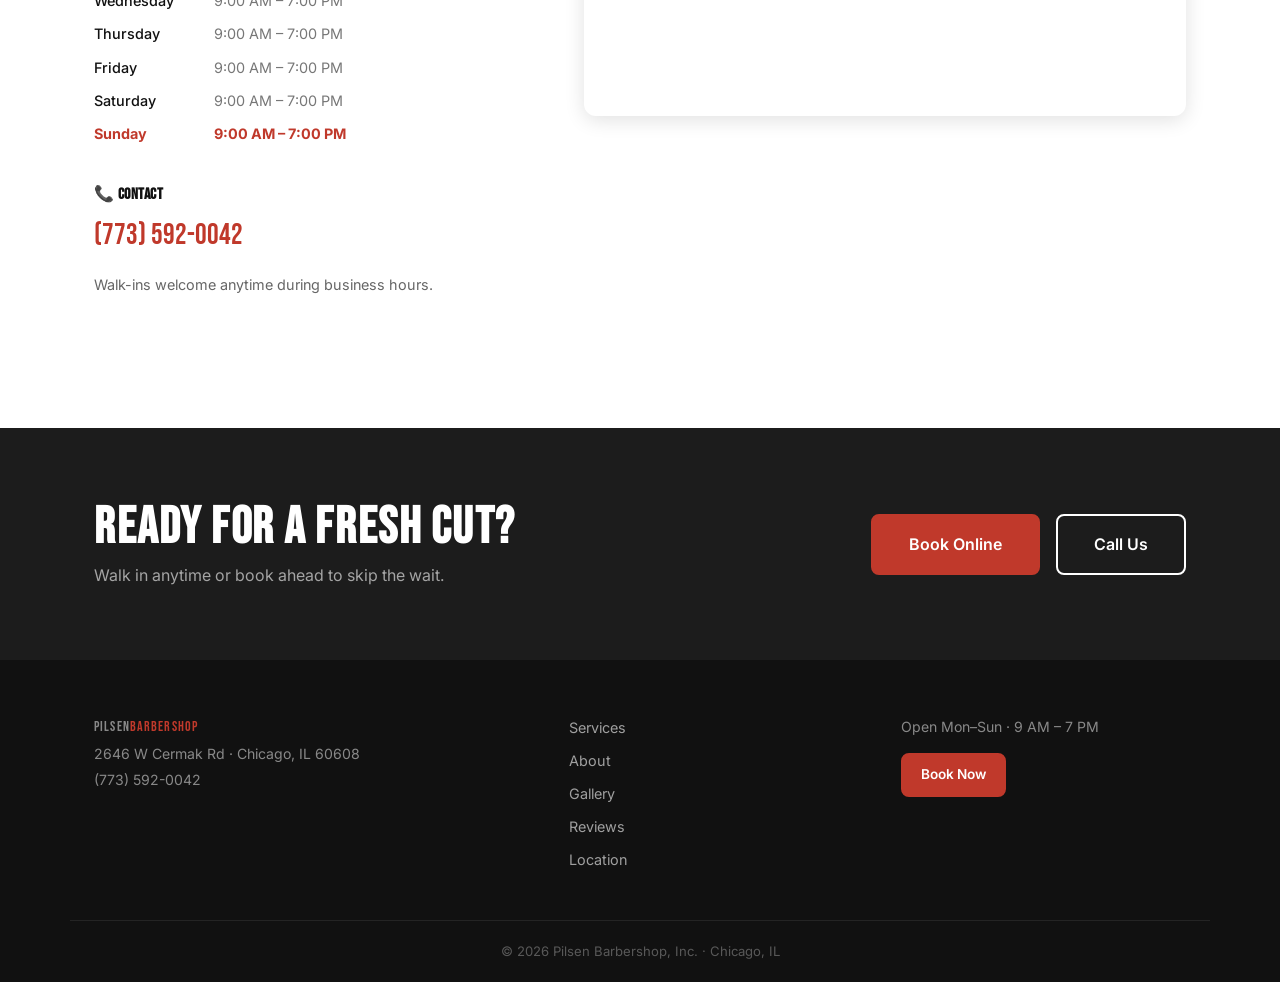
==== commit 5f250e4e: "Fix false info, bugs, and style — verified clean version" ====
--- a/index.html
+++ b/index.html
@@ -11,7 +11,6 @@
 </head>
 <body>
 
-<!-- ── NAV ──────────────────────────────────────────────────────────────── -->
 <header id="header">
   <nav class="nav container">
     <a href="#" class="nav-logo">PILSEN<span>BARBERSHOP</span></a>
@@ -22,25 +21,19 @@
       <li><a href="#gallery"  onclick="closeMenu()">Gallery</a></li>
       <li><a href="#reviews"  onclick="closeMenu()">Reviews</a></li>
       <li><a href="#contact"  onclick="closeMenu()">Find Us</a></li>
-      <li><a href="https://www.fresha.com/lvp/pilsen-barbershop-inc-west-cermak-road-chicago-wXRKAo"
-             target="_blank" class="btn-nav" onclick="closeMenu()">Book Now</a></li>
+      <li><a href="https://www.fresha.com/lvp/pilsen-barbershop-inc-west-cermak-road-chicago-wXRKAo" target="_blank" rel="noopener noreferrer" class="btn-nav" onclick="closeMenu()">Book Now</a></li>
     </ul>
   </nav>
 </header>
 
-<!-- ── HERO ─────────────────────────────────────────────────────────────── -->
 <section class="hero" id="home">
   <div class="hero-overlay"></div>
   <div class="hero-content container">
-    <p class="hero-tag">Est. in the Heart of Pilsen · Chicago, IL</p>
+    <p class="hero-tag">In the Heart of Pilsen · Chicago, IL</p>
     <h1>Sharp Cuts.<br>Old-School Pride.</h1>
-    <p class="hero-sub">
-      Classic barbershop service — walk-ins welcome, seven days a week.
-      2646 W Cermak Rd, Chicago.
-    </p>
+    <p class="hero-sub">Classic barbershop service — walk-ins welcome, seven days a week. 2646 W Cermak Rd, Chicago.</p>
     <div class="hero-ctas">
-      <a href="https://www.fresha.com/lvp/pilsen-barbershop-inc-west-cermak-road-chicago-wXRKAo"
-         target="_blank" class="btn btn-primary">Book an Appointment</a>
+      <a href="https://www.fresha.com/lvp/pilsen-barbershop-inc-west-cermak-road-chicago-wXRKAo" target="_blank" rel="noopener noreferrer" class="btn btn-primary">Book an Appointment</a>
       <a href="tel:+17735920042" class="btn btn-outline">(773) 592-0042</a>
     </div>
     <div class="hero-hours">
@@ -52,7 +45,6 @@
   </div>
 </section>
 
-<!-- ── STRIP ─────────────────────────────────────────────────────────────── -->
 <div class="strip">
   <div class="container strip-inner">
     <div class="strip-item"><strong>Walk-Ins Welcome</strong><span>No appointment needed</span></div>
@@ -61,11 +53,10 @@
     <div class="strip-divider"></div>
     <div class="strip-item"><strong>Pilsen Neighborhood</strong><span>2646 W Cermak Rd</span></div>
     <div class="strip-divider"></div>
-    <div class="strip-item"><strong>Cash &amp; Card</strong><span>Accepted</span></div>
+    <div class="strip-item"><strong>Call to Book</strong><span>(773) 592-0042</span></div>
   </div>
 </div>
 
-<!-- ── SERVICES ──────────────────────────────────────────────────────────── -->
 <section class="section" id="services">
   <div class="container">
     <div class="section-header">
@@ -73,52 +64,49 @@
       <h2>Our Services</h2>
       <p class="section-sub">Straight-razor precision and the kind of craft that never goes out of style.</p>
     </div>
-
     <div class="services-grid">
       <div class="service-card">
         <div class="service-icon">✂</div>
         <h3>Men's Haircut</h3>
         <p>Fade, taper, classic cut — however you want it, done right.</p>
-        <div class="service-price">$25</div>
+        <div class="service-price">Call for pricing</div>
       </div>
       <div class="service-card featured">
         <div class="service-badge">Most Popular</div>
         <div class="service-icon">🪒</div>
         <h3>Haircut + Beard Trim</h3>
         <p>Full cut with a clean lineup and beard shape-up included.</p>
-        <div class="service-price">$35</div>
+        <div class="service-price">Call for pricing</div>
       </div>
       <div class="service-card">
         <div class="service-icon">🧔</div>
         <h3>Beard Trim</h3>
         <p>Precision shaping and edge-up for a clean, defined beard.</p>
-        <div class="service-price">$15</div>
+        <div class="service-price">Call for pricing</div>
       </div>
       <div class="service-card">
         <div class="service-icon">💈</div>
         <h3>Hot Towel Shave</h3>
         <p>Traditional straight-razor shave with hot towel treatment.</p>
-        <div class="service-price">$30</div>
+        <div class="service-price">Call for pricing</div>
       </div>
       <div class="service-card">
         <div class="service-icon">👦</div>
         <h3>Kids Haircut</h3>
         <p>For boys 12 and under. Patient barbers, great results.</p>
-        <div class="service-price">$20</div>
+        <div class="service-price">Call for pricing</div>
       </div>
       <div class="service-card">
         <div class="service-icon">🪄</div>
         <h3>Head Shave</h3>
         <p>Clean, smooth head shave with a hot towel finish.</p>
-        <div class="service-price">$25</div>
-      </div>
-    </div>
-
-    <p class="services-note">All services include complimentary neck shave and lineup. Walk-ins always welcome — or <a href="https://www.fresha.com/lvp/pilsen-barbershop-inc-west-cermak-road-chicago-wXRKAo" target="_blank">book ahead online</a>.</p>
-  </div>
-</section>
-
-<!-- ── ABOUT ─────────────────────────────────────────────────────────────── -->
+        <div class="service-price">Call for pricing</div>
+      </div>
+    </div>
+    <p class="services-note">Call <a href="tel:+17735920042">(773) 592-0042</a> or <a href="https://www.fresha.com/lvp/pilsen-barbershop-inc-west-cermak-road-chicago-wXRKAo" target="_blank" rel="noopener noreferrer">book online via Fresha</a> to confirm current pricing and availability.</p>
+  </div>
+</section>
+
 <section class="section section-dark" id="about">
   <div class="container about-layout">
     <div class="about-visual">
@@ -134,16 +122,8 @@
     <div class="about-text">
       <p class="section-tag">Our Story</p>
       <h2>Pilsen's Neighborhood Barbershop</h2>
-      <p>
-        We've been cutting hair right here on Cermak Road for years, serving the families,
-        workers, and community of Pilsen and the surrounding South Side neighborhoods.
-        This is more than a haircut — it's the chair you come back to.
-      </p>
-      <p>
-        Our barbers bring old-school technique with modern precision. No rush, no shortcuts.
-        Every client walks out looking clean and feeling good. That's the standard we hold
-        ourselves to every single day.
-      </p>
+      <p>We've been cutting hair right here on Cermak Road, serving the families, workers, and community of Pilsen and the surrounding South Side neighborhoods. This is more than a haircut — it's the chair you come back to.</p>
+      <p>Our barbers bring old-school technique with modern precision. No rush, no shortcuts. Every client walks out looking clean and feeling good. That's the standard we hold ourselves to every single day.</p>
       <ul class="about-list">
         <li>✓ Walk-ins always welcome</li>
         <li>✓ Experienced, licensed barbers</li>
@@ -155,7 +135,6 @@
   </div>
 </section>
 
-<!-- ── GALLERY ────────────────────────────────────────────────────────────── -->
 <section class="section" id="gallery">
   <div class="container">
     <div class="section-header">
@@ -164,86 +143,52 @@
       <p class="section-sub">Every chair, every cut — we take pride in the craft.</p>
     </div>
     <div class="gallery-grid">
-      <div class="gallery-item g-tall" style="background-color:#1a1a1a">
-        <div class="gallery-placeholder">
-          <span class="gallery-icon">✂</span>
-          <span>Classic Fade</span>
-        </div>
-      </div>
-      <div class="gallery-item" style="background-color:#2c2c2c">
-        <div class="gallery-placeholder">
-          <span class="gallery-icon">💈</span>
-          <span>Taper + Lineup</span>
-        </div>
-      </div>
-      <div class="gallery-item" style="background-color:#111">
-        <div class="gallery-placeholder">
-          <span class="gallery-icon">🪒</span>
-          <span>Beard Shape-Up</span>
-        </div>
-      </div>
-      <div class="gallery-item g-wide" style="background-color:#222">
-        <div class="gallery-placeholder">
-          <span class="gallery-icon">🪄</span>
-          <span>The Shop</span>
-        </div>
-      </div>
-      <div class="gallery-item" style="background-color:#1e1e1e">
-        <div class="gallery-placeholder">
-          <span class="gallery-icon">✂</span>
-          <span>Skin Fade</span>
-        </div>
-      </div>
-    </div>
-    <p class="gallery-note">Follow us on Instagram for the latest cuts →
-      <a href="https://instagram.com" target="_blank">@pilsenbarbershop</a>
-    </p>
-  </div>
-</section>
-
-<!-- ── REVIEWS ────────────────────────────────────────────────────────────── -->
+      <div class="gallery-item g-tall gallery-stripe-1"><div class="gallery-placeholder"><span class="gallery-icon">✂</span><span>Classic Fade</span></div></div>
+      <div class="gallery-item gallery-stripe-2"><div class="gallery-placeholder"><span class="gallery-icon">💈</span><span>Taper + Lineup</span></div></div>
+      <div class="gallery-item gallery-stripe-3"><div class="gallery-placeholder"><span class="gallery-icon">🪒</span><span>Beard Shape-Up</span></div></div>
+      <div class="gallery-item g-wide gallery-stripe-4"><div class="gallery-placeholder"><span class="gallery-icon">🪄</span><span>The Shop</span></div></div>
+      <div class="gallery-item gallery-stripe-5"><div class="gallery-placeholder"><span class="gallery-icon">✂</span><span>Skin Fade</span></div></div>
+    </div>
+    <p class="gallery-note">Photos coming soon — visit us at 2646 W Cermak Rd or <a href="https://www.yelp.com/biz/pilsen-barbershop-inc-chicago" target="_blank" rel="noopener noreferrer">see us on Yelp</a></p>
+  </div>
+</section>
+
 <section class="section section-accent" id="reviews">
   <div class="container">
     <div class="section-header">
-      <p class="section-tag">What Clients Say</p>
-      <h2>Real Reviews</h2>
-    </div>
-    <div class="reviews-grid">
-      <div class="review-card">
-        <div class="review-stars">★★★★★</div>
-        <p>"Best barbershop in Pilsen. My barber has been cutting my hair for years and always
-        delivers. The vibe is great — it feels like a real neighborhood shop."</p>
-        <div class="review-author">
-          <div class="review-avatar">MR</div>
-          <div><strong>Miguel R.</strong><span>Pilsen, Chicago</span></div>
-        </div>
-      </div>
-      <div class="review-card">
-        <div class="review-stars">★★★★★</div>
-        <p>"Walked in without an appointment and was in the chair within 10 minutes. Clean fade,
-        great beard trim. Price is fair and the barbers know what they're doing."</p>
-        <div class="review-author">
-          <div class="review-avatar">JL</div>
-          <div><strong>Jose L.</strong><span>Little Village, Chicago</span></div>
-        </div>
-      </div>
-      <div class="review-card">
-        <div class="review-stars">★★★★★</div>
-        <p>"Brought my son here for his first real haircut. The barber was patient and did an
-        amazing job. We're regulars now. Can't recommend enough."</p>
-        <div class="review-author">
-          <div class="review-avatar">CG</div>
-          <div><strong>Carlos G.</strong><span>Bridgeport, Chicago</span></div>
-        </div>
-      </div>
-    </div>
-    <div class="review-cta">
-      <a href="https://www.yelp.com/biz/pilsen-barbershop-inc-chicago" target="_blank" class="btn btn-outline-dark">See All Reviews on Yelp</a>
-    </div>
-  </div>
-</section>
-
-<!-- ── CONTACT ────────────────────────────────────────────────────────────── -->
+      <p class="section-tag">What People Say</p>
+      <h2>Find Us &amp; Leave a Review</h2>
+      <p class="section-sub">We let our work speak for itself. Check us out on your favorite platform.</p>
+    </div>
+    <div class="platform-grid">
+      <a href="https://www.yelp.com/biz/pilsen-barbershop-inc-chicago" target="_blank" rel="noopener noreferrer" class="platform-card">
+        <div class="platform-logo yelp">
+          <svg viewBox="0 0 24 24" width="36" height="36" fill="currentColor"><path d="M20.16 12.73l-4.703 1.14c-.657.16-1.24-.44-1.04-1.09l1.64-5.18c.197-.617.94-.79 1.39-.31l3.07 4.04c.448.59.2 1.24-.357 1.4zm-7.44 4.1l-.93 4.83c-.13.68-.87.98-1.4.57L7.02 19.5c-.53-.41-.47-1.18.12-1.5l4.22-2.35c.59-.33 1.3.07 1.36.73zm-5.42-4.8L2.63 13.9c-.65.2-.94.94-.54 1.48l2.47 3.35c.4.55 1.18.47 1.47-.14l1.6-3.44c.28-.6-.07-1.3-.72-1.4zm.7-2.26c.14-.64-.43-1.23-1.08-1.06L2.13 9.9c-.65.17-.86.96-.38 1.42l3.47 3.24c.48.45 1.2.16 1.3-.47zm6.54-6.4L12.77.91c-.22-.66-.97-.86-1.46-.4L9.17 2.62c-.5.46-.37 1.24.25 1.5l4.52 1.9c.62.26 1.3-.2 1.2-.86z"/></svg>
+          <span>Yelp</span>
+        </div>
+        <p>Read reviews &amp; check in on Yelp</p>
+        <span class="platform-link">View on Yelp →</span>
+      </a>
+      <a href="https://maps.google.com/?q=Pilsen+Barbershop+2646+W+Cermak+Rd+Chicago" target="_blank" rel="noopener noreferrer" class="platform-card">
+        <div class="platform-logo google">
+          <svg viewBox="0 0 24 24" width="36" height="36" fill="currentColor"><path d="M12 2C8.13 2 5 5.13 5 9c0 5.25 7 13 7 13s7-7.75 7-13c0-3.87-3.13-7-7-7zm0 9.5c-1.38 0-2.5-1.12-2.5-2.5s1.12-2.5 2.5-2.5 2.5 1.12 2.5 2.5-1.12 2.5-2.5 2.5z"/></svg>
+          <span>Google</span>
+        </div>
+        <p>Find us on Google Maps &amp; leave a review</p>
+        <span class="platform-link">View on Google →</span>
+      </a>
+      <a href="https://www.fresha.com/lvp/pilsen-barbershop-inc-west-cermak-road-chicago-wXRKAo" target="_blank" rel="noopener noreferrer" class="platform-card">
+        <div class="platform-logo fresha">
+          <svg viewBox="0 0 24 24" width="36" height="36" fill="currentColor"><path d="M19 3H5c-1.1 0-2 .9-2 2v14c0 1.1.9 2 2 2h14c1.1 0 2-.9 2-2V5c0-1.1-.9-2-2-2zm-7 3c1.93 0 3.5 1.57 3.5 3.5S13.93 13 12 13s-3.5-1.57-3.5-3.5S10.07 6 12 6zm7 13H5v-.23c0-.62.28-1.2.76-1.58C7.47 15.82 9.64 15 12 15s4.53.82 6.24 2.19c.48.38.76.97.76 1.58V19z"/></svg>
+          <span>Fresha</span>
+        </div>
+        <p>Book online &amp; see availability on Fresha</p>
+        <span class="platform-link">Book on Fresha →</span>
+      </a>
+    </div>
+  </div>
+</section>
+
 <section class="section" id="contact">
   <div class="container">
     <div class="section-header">
@@ -255,7 +200,7 @@
         <div class="info-block">
           <h3>📍 Address</h3>
           <p>2646 W Cermak Rd<br>Chicago, IL 60608<br><em>Pilsen Neighborhood</em></p>
-          <a href="https://maps.google.com/?q=2646+W+Cermak+Rd+Chicago+IL+60608" target="_blank" class="btn btn-sm btn-primary">Get Directions</a>
+          <a href="https://maps.google.com/?q=2646+W+Cermak+Rd+Chicago+IL+60608" target="_blank" rel="noopener noreferrer" class="btn btn-sm btn-primary">Get Directions</a>
         </div>
         <div class="info-block">
           <h3>🕐 Hours</h3>
@@ -276,17 +221,12 @@
         </div>
       </div>
       <div class="contact-map">
-        <iframe
-          src="https://www.google.com/maps/embed?pb=!1m18!1m12!1m3!1d2972.0!2d-87.6924!3d41.8494!2m3!1f0!2f0!3f0!3m2!1i1024!2i768!4f13.1!3m3!1m2!1s0x880e2ce0f0c0c0c1%3A0x1!2s2646+W+Cermak+Rd%2C+Chicago%2C+IL+60608!5e0!3m2!1sen!2sus!4v1620000000000!5m2!1sen!2sus"
-          width="100%" height="100%" style="border:0;" allowfullscreen="" loading="lazy"
-          referrerpolicy="no-referrer-when-downgrade" title="Pilsen Barbershop location map">
-        </iframe>
-      </div>
-    </div>
-  </div>
-</section>
-
-<!-- ── BOOKING CTA ────────────────────────────────────────────────────────── -->
+        <iframe src="https://maps.google.com/maps?q=2646+W+Cermak+Rd,+Chicago,+IL+60608&output=embed" width="100%" height="100%" style="border:0;" allowfullscreen="" loading="lazy" referrerpolicy="no-referrer-when-downgrade" title="Pilsen Barbershop on Google Maps"></iframe>
+      </div>
+    </div>
+  </div>
+</section>
+
 <section class="booking-cta">
   <div class="container booking-cta-inner">
     <div>
@@ -294,14 +234,12 @@
       <p>Walk in anytime or book ahead to skip the wait.</p>
     </div>
     <div class="booking-cta-actions">
-      <a href="https://www.fresha.com/lvp/pilsen-barbershop-inc-west-cermak-road-chicago-wXRKAo"
-         target="_blank" class="btn btn-primary btn-lg">Book Online</a>
+      <a href="https://www.fresha.com/lvp/pilsen-barbershop-inc-west-cermak-road-chicago-wXRKAo" target="_blank" rel="noopener noreferrer" class="btn btn-primary btn-lg">Book Online</a>
       <a href="tel:+17735920042" class="btn btn-outline btn-lg">Call Us</a>
     </div>
   </div>
 </section>
 
-<!-- ── FOOTER ─────────────────────────────────────────────────────────────── -->
 <footer class="footer">
   <div class="container footer-inner">
     <div class="footer-brand">
@@ -318,13 +256,10 @@
     </div>
     <div class="footer-social">
       <p>Open Mon–Sun · 9 AM – 7 PM</p>
-      <a href="https://www.fresha.com/lvp/pilsen-barbershop-inc-west-cermak-road-chicago-wXRKAo"
-         target="_blank" class="btn btn-sm btn-primary">Book Now</a>
-    </div>
-  </div>
-  <div class="footer-bottom">
-    <p>© 2026 Pilsen Barbershop, Inc. · Chicago, IL</p>
-  </div>
+      <a href="https://www.fresha.com/lvp/pilsen-barbershop-inc-west-cermak-road-chicago-wXRKAo" target="_blank" rel="noopener noreferrer" class="btn btn-sm btn-primary">Book Now</a>
+    </div>
+  </div>
+  <div class="footer-bottom"><p>© 2026 Pilsen Barbershop, Inc. · Chicago, IL</p></div>
 </footer>
 
 <script src="script.js"></script>
--- a/style.css
+++ b/style.css
@@ -1,4 +1,3 @@
-/* ── RESET & BASE ─────────────────────────────────────────────────────────── */
 *, *::before, *::after { box-sizing: border-box; margin: 0; padding: 0; }
 
 :root {
@@ -20,9 +19,7 @@
 
 html { scroll-behavior: smooth; }
 body { font-family: var(--font-body); color: var(--text); background: var(--white); line-height: 1.6; }
-
 .container { max-width: 1140px; margin: 0 auto; padding: 0 24px; }
-
 img { max-width: 100%; display: block; }
 a   { color: inherit; text-decoration: none; }
 
@@ -31,19 +28,10 @@
 h2 { font-size: clamp(2rem, 5vw, 3.2rem); }
 h3 { font-size: 1.4rem; }
 
-.section-tag {
-  font-size: .8rem; font-weight: 600; letter-spacing: .12em;
-  text-transform: uppercase; color: var(--red); margin-bottom: 8px;
-}
+.section-tag { font-size: .8rem; font-weight: 600; letter-spacing: .12em; text-transform: uppercase; color: var(--red); margin-bottom: 8px; }
 .section-sub { color: var(--muted); font-size: 1.05rem; max-width: 560px; margin: 12px auto 0; }
 
-.btn {
-  display: inline-flex; align-items: center; justify-content: center;
-  padding: 13px 28px; border-radius: var(--radius);
-  font-family: var(--font-body); font-weight: 600; font-size: .95rem;
-  cursor: pointer; transition: all .2s; border: 2px solid transparent;
-  white-space: nowrap;
-}
+.btn { display: inline-flex; align-items: center; justify-content: center; padding: 13px 28px; border-radius: var(--radius); font-family: var(--font-body); font-weight: 600; font-size: .95rem; cursor: pointer; transition: all .2s; border: 2px solid transparent; white-space: nowrap; }
 .btn-primary  { background: var(--red); color: var(--white); border-color: var(--red); }
 .btn-primary:hover { background: var(--red-dk); border-color: var(--red-dk); transform: translateY(-1px); }
 .btn-outline  { background: transparent; color: var(--white); border-color: var(--white); }
@@ -52,102 +40,36 @@
 .btn-outline-dark:hover { background: var(--dark); color: var(--white); }
 .btn-lg { padding: 16px 36px; font-size: 1rem; }
 .btn-sm { padding: 9px 18px; font-size: .85rem; }
-.btn-nav {
-  background: var(--red); color: var(--white) !important;
-  padding: 9px 20px; border-radius: var(--radius); font-size: .9rem;
-  font-weight: 600;
-}
+.btn-nav { background: var(--red); color: var(--white) !important; padding: 9px 20px; border-radius: var(--radius); font-size: .9rem; font-weight: 600; }
 .btn-nav:hover { background: var(--red-dk); }
 
-#header {
-  position: fixed; top: 0; left: 0; right: 0; z-index: 100;
-  background: transparent; transition: background .3s, box-shadow .3s;
-}
-#header.scrolled {
-  background: var(--dark);
-  box-shadow: 0 2px 20px rgba(0,0,0,.3);
-}
-.nav {
-  display: flex; align-items: center; justify-content: space-between;
-  height: 68px;
-}
-.nav-logo {
-  font-family: var(--font-display); font-size: 1.4rem; letter-spacing: .08em;
-  color: var(--white);
-}
+#header { position: fixed; top: 0; left: 0; right: 0; z-index: 100; background: transparent; transition: background .3s, box-shadow .3s; }
+#header.scrolled { background: var(--dark); box-shadow: 0 2px 20px rgba(0,0,0,.3); }
+.nav { display: flex; align-items: center; justify-content: space-between; height: 68px; }
+.nav-logo { font-family: var(--font-display); font-size: 1.4rem; letter-spacing: .08em; color: var(--white); }
 .nav-logo span { color: var(--red); margin-left: 3px; }
+.nav-links { list-style: none; display: flex; align-items: center; gap: 8px; }
+.nav-links a { color: rgba(255,255,255,.85); font-size: .9rem; font-weight: 500; padding: 6px 12px; border-radius: 4px; transition: color .2s; }
+.nav-links a:hover { color: var(--white); }
+.nav-toggle { display: none; background: none; border: none; color: var(--white); font-size: 1.6rem; cursor: pointer; padding: 4px; }
 
-.nav-links {
-  list-style: none; display: flex; align-items: center; gap: 8px;
-}
-.nav-links a {
-  color: rgba(255,255,255,.85); font-size: .9rem; font-weight: 500;
-  padding: 6px 12px; border-radius: 4px; transition: color .2s;
-}
-.nav-links a:hover { color: var(--white); }
-
-.nav-toggle {
-  display: none; background: none; border: none; color: var(--white);
-  font-size: 1.6rem; cursor: pointer; padding: 4px;
-}
-
-.hero {
-  position: relative; min-height: 100vh;
-  display: flex; align-items: center;
-  background: var(--dark);
-  overflow: hidden;
-}
-.hero::before {
-  content: '';
-  position: absolute; inset: 0;
-  background:
-    repeating-linear-gradient(
-      -45deg,
-      transparent,
-      transparent 40px,
-      rgba(192,57,43,.04) 40px,
-      rgba(192,57,43,.04) 41px
-    );
-}
-.hero-overlay {
-  position: absolute; inset: 0;
-  background: radial-gradient(ellipse at 70% 50%, rgba(192,57,43,.15) 0%, transparent 60%);
-}
-.hero-content {
-  position: relative; z-index: 2;
-  padding-top: 100px; padding-bottom: 80px;
-}
-.hero-tag {
-  font-size: .8rem; letter-spacing: .15em; text-transform: uppercase;
-  color: var(--gold); margin-bottom: 20px; font-weight: 600;
-}
-.hero h1 { color: var(--white); margin-bottom: 24px; }
-.hero h1 { text-shadow: 0 2px 30px rgba(0,0,0,.3); }
+.hero { position: relative; min-height: 100vh; min-height: 100dvh; display: flex; align-items: center; background: var(--dark); overflow: hidden; }
+.hero::before { content: ''; position: absolute; inset: 0; background: repeating-linear-gradient(-45deg, transparent, transparent 40px, rgba(192,57,43,.04) 40px, rgba(192,57,43,.04) 41px); }
+.hero-overlay { position: absolute; inset: 0; background: radial-gradient(ellipse at 70% 50%, rgba(192,57,43,.15) 0%, transparent 60%); }
+.hero-content { position: relative; z-index: 2; padding-top: 100px; padding-bottom: 80px; }
+.hero-tag { font-size: .8rem; letter-spacing: .15em; text-transform: uppercase; color: var(--gold); margin-bottom: 20px; font-weight: 600; }
+.hero h1 { color: var(--white); margin-bottom: 24px; text-shadow: 0 2px 30px rgba(0,0,0,.3); }
 .hero-sub { color: rgba(255,255,255,.7); font-size: 1.1rem; max-width: 500px; margin-bottom: 36px; }
 .hero-ctas { display: flex; gap: 16px; flex-wrap: wrap; margin-bottom: 32px; }
-.hero-hours {
-  display: inline-flex; align-items: center; gap: 8px;
-  background: rgba(255,255,255,.08); backdrop-filter: blur(8px);
-  padding: 10px 20px; border-radius: 50px;
-  color: rgba(255,255,255,.85); font-size: .9rem;
-  border: 1px solid rgba(255,255,255,.12);
-}
+.hero-hours { display: inline-flex; align-items: center; gap: 8px; background: rgba(255,255,255,.08); backdrop-filter: blur(8px); padding: 10px 20px; border-radius: 50px; color: rgba(255,255,255,.85); font-size: .9rem; border: 1px solid rgba(255,255,255,.12); }
 .dot { width: 8px; height: 8px; border-radius: 50%; display: inline-block; }
 .dot.green { background: #2ecc71; box-shadow: 0 0 6px #2ecc71; animation: pulse 2s infinite; }
 @keyframes pulse { 0%,100%{opacity:1} 50%{opacity:.5} }
-
-.hero-scroll {
-  position: absolute; bottom: 32px; left: 50%; transform: translateX(-50%);
-  color: rgba(255,255,255,.4); font-size: 1.2rem; cursor: pointer;
-  animation: bounce 2s infinite;
-}
+.hero-scroll { position: absolute; bottom: 32px; left: 50%; transform: translateX(-50%); color: rgba(255,255,255,.4); font-size: 1.2rem; cursor: pointer; animation: bounce 2s infinite; }
 @keyframes bounce { 0%,100%{transform:translateX(-50%) translateY(0)} 50%{transform:translateX(-50%) translateY(6px)} }
 
 .strip { background: var(--red); padding: 20px 0; }
-.strip-inner {
-  display: flex; align-items: center; justify-content: space-around;
-  flex-wrap: wrap; gap: 16px;
-}
+.strip-inner { display: flex; align-items: center; justify-content: space-around; flex-wrap: wrap; gap: 16px; }
 .strip-item { text-align: center; color: var(--white); }
 .strip-item strong { display: block; font-size: 1rem; letter-spacing: .04em; }
 .strip-item span { font-size: .82rem; opacity: .85; }
@@ -159,113 +81,60 @@
 .section-accent { background: var(--light); }
 .section-header { text-align: center; margin-bottom: 60px; }
 
-.services-grid {
-  display: grid;
-  grid-template-columns: repeat(auto-fit, minmax(280px, 1fr));
-  gap: 24px;
-  margin-bottom: 32px;
-}
-.service-card {
-  border: 1px solid #e8e8e8; border-radius: 12px;
-  padding: 36px 28px; position: relative;
-  transition: box-shadow .2s, transform .2s;
-  background: var(--white);
-}
+.services-grid { display: grid; grid-template-columns: repeat(auto-fit, minmax(280px, 1fr)); gap: 24px; margin-bottom: 32px; }
+.service-card { border: 1px solid #e8e8e8; border-radius: 12px; padding: 36px 28px; position: relative; transition: box-shadow .2s, transform .2s; background: var(--white); display: flex; flex-direction: column; }
 .service-card:hover { box-shadow: var(--shadow); transform: translateY(-3px); }
 .service-card.featured { border-color: var(--red); background: #fff8f7; }
-.service-badge {
-  position: absolute; top: -12px; left: 24px;
-  background: var(--red); color: var(--white);
-  font-size: .72rem; font-weight: 700; letter-spacing: .08em;
-  text-transform: uppercase; padding: 4px 12px; border-radius: 20px;
-}
+.service-badge { position: absolute; top: -12px; left: 24px; background: var(--red); color: var(--white); font-size: .72rem; font-weight: 700; letter-spacing: .08em; text-transform: uppercase; padding: 4px 12px; border-radius: 20px; }
 .service-icon { font-size: 2rem; margin-bottom: 16px; }
 .service-card h3 { margin-bottom: 8px; font-size: 1.3rem; }
-.service-card p { color: var(--muted); font-size: .92rem; }
-.service-price {
-  font-family: var(--font-display); font-size: 2rem; color: var(--red);
-  margin-top: 16px; letter-spacing: .04em;
-}
+.service-card p { color: var(--muted); font-size: .92rem; flex: 1; }
+.service-price { font-family: var(--font-display); font-size: 1.4rem; color: var(--red); margin-top: 20px; letter-spacing: .04em; }
 .services-note { text-align: center; color: var(--muted); font-size: .9rem; }
 .services-note a { color: var(--red); font-weight: 600; text-decoration: underline; }
 
-.about-layout {
-  display: grid; grid-template-columns: 1fr 1.2fr; gap: 80px; align-items: center;
-}
+.about-layout { display: grid; grid-template-columns: 1fr 1.2fr; gap: 80px; align-items: center; }
 .about-img-wrap { position: relative; height: 460px; }
 .about-img-block { position: absolute; border-radius: 12px; }
-.about-img-block.top {
-  top: 0; left: 0; right: 40px; bottom: 80px;
-  background: var(--mid);
-  display: flex; align-items: center; justify-content: center;
-}
-.about-img-block.top::after { content: '✂'; opacity: .2; font-size: 6rem; }
-.about-img-block.bottom {
-  bottom: 0; right: 0; left: 60px; top: 300px;
-  background: var(--red);
-  display: flex; align-items: center; justify-content: center;
-}
+.about-img-block.top { top: 0; left: 0; right: 40px; bottom: 80px; background: var(--mid); display: flex; align-items: center; justify-content: center; }
+.about-img-block.top::after { content: '✂'; opacity: .15; font-size: 7rem; }
+.about-img-block.bottom { bottom: 0; right: 0; left: 60px; top: 300px; background: var(--red); display: flex; align-items: center; justify-content: center; }
 .about-img-block.bottom::after { content: '💈'; opacity: .3; font-size: 3rem; }
-.about-badge-float {
-  position: absolute; top: 40%; right: -10px;
-  background: var(--gold); border-radius: 10px;
-  padding: 14px 18px; text-align: center;
-  box-shadow: 0 8px 24px rgba(0,0,0,.4); z-index: 2;
-}
+.about-badge-float { position: absolute; top: 40%; right: -10px; background: var(--gold); border-radius: 10px; padding: 14px 18px; text-align: center; box-shadow: 0 8px 24px rgba(0,0,0,.4); z-index: 2; }
 .badge-num { display: block; font-family: var(--font-display); font-size: 2.4rem; color: var(--dark); line-height: 1; }
 .badge-text { font-size: .72rem; font-weight: 700; text-transform: uppercase; letter-spacing: .08em; color: var(--dark); }
-
 .about-text p { color: rgba(255,255,255,.75); margin-bottom: 16px; font-size: .97rem; }
 .about-text h2 { color: var(--white); margin-bottom: 20px; }
 .about-list { list-style: none; margin: 20px 0 32px; }
 .about-list li { color: rgba(255,255,255,.8); padding: 6px 0; font-size: .95rem; }
 
-.gallery-grid {
-  display: grid;
-  grid-template-columns: repeat(4, 1fr);
-  grid-template-rows: 200px 200px;
-  gap: 12px; margin-bottom: 20px;
-}
-.gallery-item {
-  border-radius: 8px; overflow: hidden;
-  display: flex; align-items: center; justify-content: center;
-  transition: transform .2s, box-shadow .2s; cursor: pointer;
-}
-.gallery-item:hover { transform: scale(1.02); box-shadow: var(--shadow); }
+.gallery-grid { display: grid; grid-template-columns: repeat(4, 1fr); grid-template-rows: 200px 200px; gap: 12px; margin-bottom: 20px; }
+.gallery-item { border-radius: 8px; overflow: hidden; display: flex; align-items: center; justify-content: center; transition: transform .2s, box-shadow .2s; cursor: pointer; position: relative; }
+.gallery-item:hover { transform: scale(1.02); box-shadow: 0 8px 32px rgba(0,0,0,.3); }
 .gallery-item.g-tall { grid-row: span 2; }
 .gallery-item.g-wide { grid-column: span 2; }
-.gallery-placeholder {
-  display: flex; flex-direction: column; align-items: center; gap: 8px;
-  color: rgba(255,255,255,.4); font-size: .8rem; text-transform: uppercase; letter-spacing: .1em;
-}
-.gallery-icon { font-size: 2rem; opacity: .5; }
+.gallery-stripe-1 { background: linear-gradient(135deg, #1a1a1a 0%, #2e2e2e 50%, #c0392b 100%); }
+.gallery-stripe-2 { background: linear-gradient(135deg, #2c2c2c 0%, #1a1a1a 100%); }
+.gallery-stripe-3 { background: linear-gradient(135deg, #c0392b 0%, #7b1919 100%); }
+.gallery-stripe-4 { background: linear-gradient(135deg, #111 0%, #2e2e2e 40%, #c0392b 100%); }
+.gallery-stripe-5 { background: linear-gradient(135deg, #1c1c1c 0%, #c0392b 100%); }
+.gallery-item::before { content: ''; position: absolute; left: 0; top: 0; bottom: 0; width: 4px; background: repeating-linear-gradient(180deg, var(--red) 0px, var(--red) 8px, var(--white) 8px, var(--white) 16px); opacity: .6; }
+.gallery-placeholder { display: flex; flex-direction: column; align-items: center; gap: 8px; color: rgba(255,255,255,.5); font-size: .78rem; text-transform: uppercase; letter-spacing: .12em; position: relative; z-index: 1; }
+.gallery-icon { font-size: 2.2rem; opacity: .7; }
 .gallery-note { text-align: center; color: var(--muted); font-size: .9rem; }
 .gallery-note a { color: var(--red); font-weight: 600; }
 
-.reviews-grid {
-  display: grid; grid-template-columns: repeat(auto-fit, minmax(300px, 1fr));
-  gap: 24px; margin-bottom: 36px;
-}
-.review-card {
-  background: var(--white); border-radius: 12px; padding: 28px;
-  box-shadow: var(--shadow);
-}
-.review-stars { color: var(--gold); font-size: 1.1rem; margin-bottom: 14px; letter-spacing: 2px; }
-.review-card p { color: var(--text); font-size: .94rem; margin-bottom: 20px; font-style: italic; }
-.review-author { display: flex; align-items: center; gap: 12px; }
-.review-avatar {
-  width: 40px; height: 40px; border-radius: 50%;
-  background: var(--red); color: var(--white);
-  display: flex; align-items: center; justify-content: center;
-  font-weight: 700; font-size: .8rem;
-}
-.review-author strong { display: block; font-size: .9rem; }
-.review-author span { font-size: .8rem; color: var(--muted); }
-.review-cta { text-align: center; }
+.platform-grid { display: grid; grid-template-columns: repeat(auto-fit, minmax(260px, 1fr)); gap: 24px; margin-bottom: 16px; }
+.platform-card { background: var(--white); border: 1px solid #e8e8e8; border-radius: 12px; padding: 32px 28px; display: flex; flex-direction: column; gap: 12px; transition: box-shadow .2s, transform .2s; text-decoration: none; }
+.platform-card:hover { box-shadow: var(--shadow); transform: translateY(-3px); border-color: var(--red); }
+.platform-logo { display: flex; align-items: center; gap: 12px; font-family: var(--font-display); font-size: 1.6rem; letter-spacing: .06em; }
+.platform-logo.yelp  { color: #d32323; }
+.platform-logo.google { color: #4285F4; }
+.platform-logo.fresha { color: #1a1a2e; }
+.platform-card p { color: var(--muted); font-size: .92rem; flex: 1; }
+.platform-link { font-weight: 600; font-size: .88rem; color: var(--red); margin-top: auto; }
 
-.contact-layout {
-  display: grid; grid-template-columns: 1fr 1.4fr; gap: 60px; align-items: start;
-}
+.contact-layout { display: grid; grid-template-columns: 1fr 1.4fr; gap: 60px; align-items: start; }
 .info-block { margin-bottom: 36px; }
 .info-block h3 { font-size: 1rem; margin-bottom: 10px; color: var(--dark); }
 .info-block p { color: var(--muted); font-size: .95rem; margin-bottom: 14px; }
@@ -273,38 +142,26 @@
 .hours-table { width: 100%; border-collapse: collapse; font-size: .9rem; }
 .hours-table td { padding: 5px 0; color: var(--muted); }
 .hours-table td:first-child { font-weight: 500; color: var(--dark); width: 120px; }
+.hours-table tr.today td { color: var(--red); font-weight: 700; }
 .contact-phone { font-family: var(--font-display); font-size: 1.8rem; color: var(--red); }
 .contact-map { height: 420px; border-radius: 12px; overflow: hidden; box-shadow: var(--shadow); }
 
 .booking-cta { background: var(--dark2); padding: 72px 0; }
-.booking-cta-inner {
-  display: flex; align-items: center; justify-content: space-between;
-  gap: 32px; flex-wrap: wrap;
-}
+.booking-cta-inner { display: flex; align-items: center; justify-content: space-between; gap: 32px; flex-wrap: wrap; }
 .booking-cta h2 { color: var(--white); }
 .booking-cta p  { color: rgba(255,255,255,.6); margin-top: 6px; }
 .booking-cta-actions { display: flex; gap: 16px; flex-wrap: wrap; }
 
 .footer { background: var(--dark); padding: 56px 0 0; }
-.footer-inner {
-  display: grid; grid-template-columns: 1.5fr 1fr 1fr;
-  gap: 48px; padding-bottom: 48px;
-  border-bottom: 1px solid rgba(255,255,255,.08);
-}
-.footer-logo {
-  font-family: var(--font-display); font-size: 1.6rem; color: var(--white);
-  letter-spacing: .08em; margin-bottom: 12px;
-}
+.footer-inner { display: grid; grid-template-columns: 1.5fr 1fr 1fr; gap: 48px; padding-bottom: 48px; border-bottom: 1px solid rgba(255,255,255,.08); }
+.footer-logo { font-family: var(--font-display); font-size: 1.6rem; color: var(--white); letter-spacing: .08em; margin-bottom: 12px; }
 .footer-logo span { color: var(--red); }
 .footer-brand p { color: rgba(255,255,255,.5); font-size: .88rem; margin-bottom: 4px; }
 .footer-links { display: flex; flex-direction: column; gap: 10px; }
 .footer-links a { color: rgba(255,255,255,.6); font-size: .9rem; transition: color .2s; }
 .footer-links a:hover { color: var(--white); }
 .footer-social p { color: rgba(255,255,255,.5); font-size: .88rem; margin-bottom: 14px; }
-.footer-bottom {
-  text-align: center; padding: 20px;
-  color: rgba(255,255,255,.3); font-size: .82rem;
-}
+.footer-bottom { text-align: center; padding: 20px; color: rgba(255,255,255,.3); font-size: .82rem; }
 
 @media (max-width: 900px) {
   .about-layout { grid-template-columns: 1fr; }
@@ -319,12 +176,7 @@
 
 @media (max-width: 640px) {
   .nav-toggle { display: block; }
-  .nav-links {
-    display: none; position: absolute; top: 68px; left: 0; right: 0;
-    flex-direction: column; align-items: stretch;
-    background: var(--dark); padding: 16px 24px 24px; gap: 4px;
-    border-top: 1px solid rgba(255,255,255,.08);
-  }
+  .nav-links { display: none; position: absolute; top: 68px; left: 0; right: 0; flex-direction: column; align-items: stretch; background: var(--dark); padding: 16px 24px 24px; gap: 4px; border-top: 1px solid rgba(255,255,255,.08); }
   .nav-links.open { display: flex; }
   .nav-links a { padding: 12px 4px; border-bottom: 1px solid rgba(255,255,255,.06); }
   .btn-nav { text-align: center; margin-top: 8px; }
@@ -335,7 +187,7 @@
   .booking-cta-inner { flex-direction: column; text-align: center; }
   .booking-cta-actions { justify-content: center; }
   .footer-inner { grid-template-columns: 1fr; gap: 32px; }
-  .gallery-grid { grid-template-columns: 1fr; }
-  .gallery-item.g-wide { grid-column: span 1; }
-  .gallery-item { height: 160px; }
+  .gallery-grid { grid-template-columns: 1fr 1fr; }
+  .gallery-item.g-wide { grid-column: span 2; }
+  .gallery-item { height: 140px; }
 }
